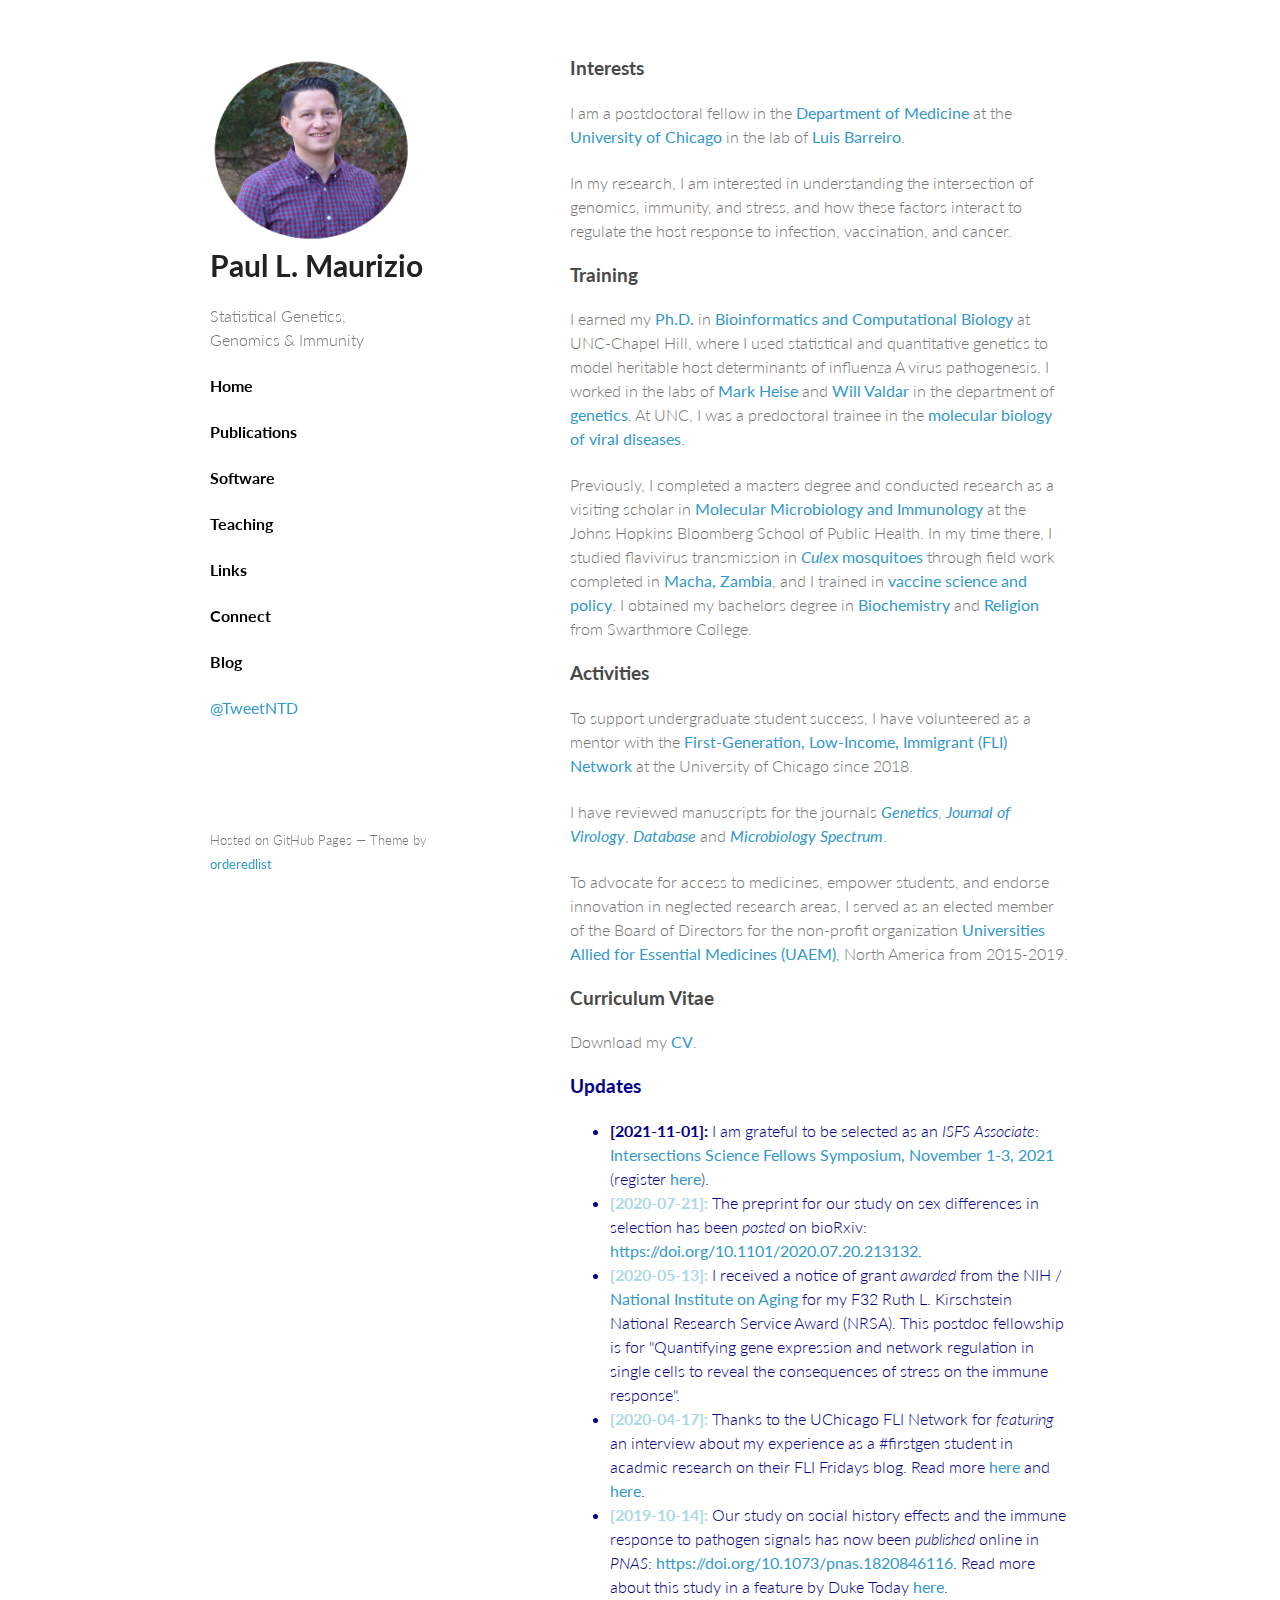
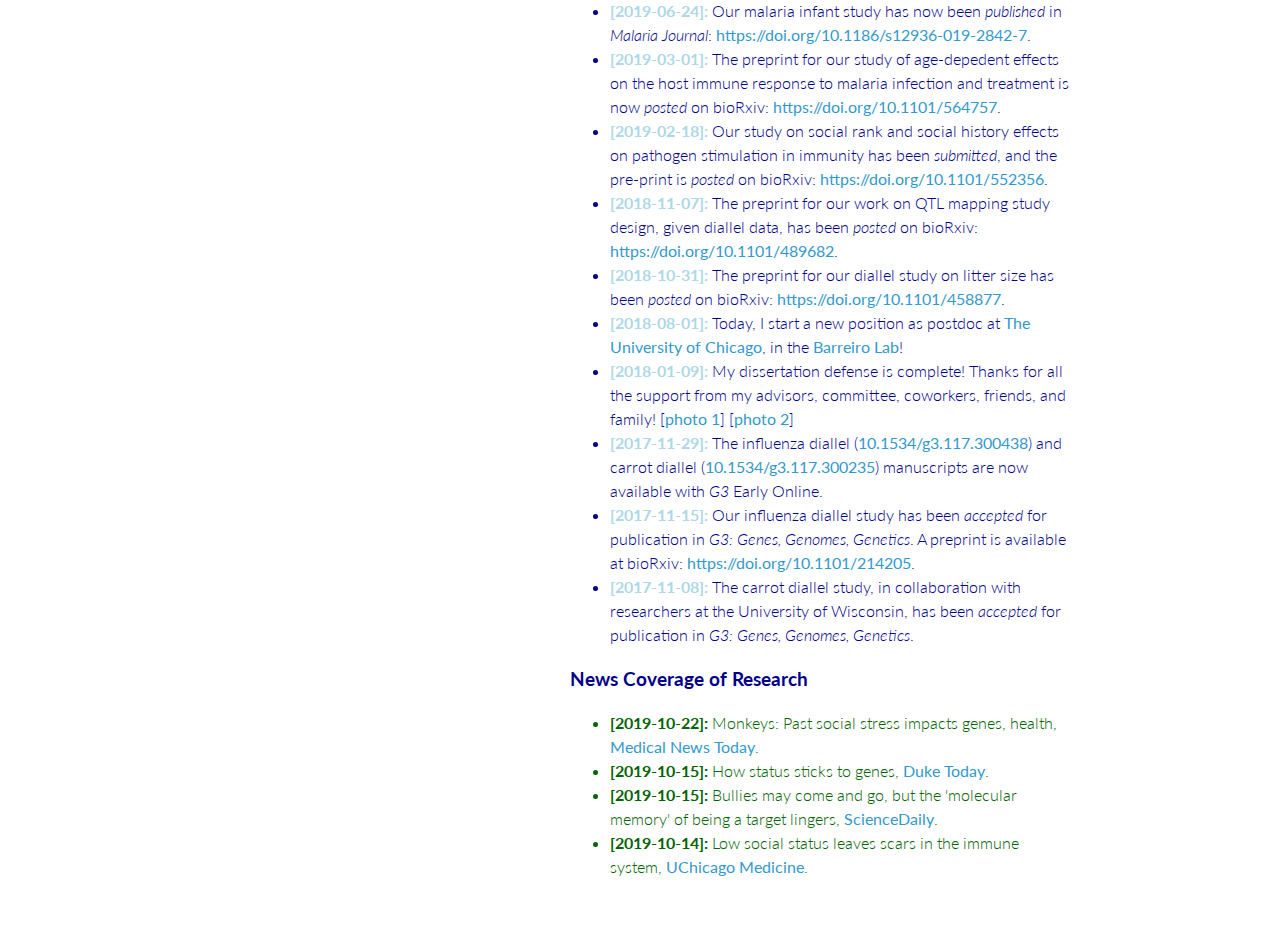
==== index.html @ 141dd2e2 "update" ====
<!doctype html>
<html>
  <head>
    <meta charset="utf-8">
    <meta http-equiv="X-UA-Compatible" content="chrome=1">
    <title>Paul L. Maurizio by mauriziopaul</title>

    <link rel="stylesheet" href="stylesheets/styles.css">
    <link rel="stylesheet" href="stylesheets/github-light.css">
    <meta name="viewport" content="width=device-width, initial-scale=1, user-scalable=no">
    <!--[if lt IE 9]>
    <script src="//html5shiv.googlecode.com/svn/trunk/html5.js"></script>
    <![endif]-->
  </head>
  <body>
    <div class="wrapper">
      <header>

  <img class="resize" src="images/PLM02.png" alt="headshot">

  <h1>Paul L. Maurizio</h1>

  <p>Statistical Genetics,<br> Genomics &amp; Immunity</p>

  <p class="view"><a href="index.html">
      <strong><font color="black">Home</font></strong></a></p>

  <p class="view"><a href="publications.html">
      <strong><font color="black">Publications</font></strong></a></p>

  <p class="view"><a href="software.html">
      <strong><font color="black">Software</font></strong></a></p>

  <p class="view"><a href="teaching.html">
      <strong><font color="black">Teaching</font></strong></a></p>

  <p class="view"><a href="links.html">
      <strong><font color="black">Links</font></strong></a></p>
        
  <p class="view"><a href="contact.html">
      <strong><font color="black">Connect</font></strong></a></p>

  <p class="view"><a href="blog/index.html">
      <strong><font color="black">Blog</font></strong></a></p>

  <p><a href="https://twitter.com/TweetNTD"><i class="fab fa-twitter-square" aria-hidden="true"></i>@TweetNTD</a></p>

      </header>

      <section>

	<h3><a id="interests" class="anchor" href="#interests" aria-hidden="true"><span class="octicon octicon-link"></span></a>Interests</h3>
	
	<p>I am a postdoctoral fellow in the <a href="https://medicine.uchicago.edu/research/">Department of Medicine</a> at the <a href="https://www.uchicago.edu">University of Chicago</a> in the lab of <a href="http://luis-barreirolab.org">Luis Barreiro</a>.</p>

  <p>In my research, I am interested in understanding the intersection of genomics, immunity, and stress, and how these factors interact to regulate the host response to infection, vaccination, and cancer.</p>

        <h3>
<a id="my-research" class="anchor" href="#training" aria-hidden="true"><span class="octicon octicon-link"></span></a>Training</h3>

<p>I earned my <a href="http://bcb.unc.edu/student/paul-maurizio/">Ph.D.</a> in 
<a href="http://bcb.unc.edu/">Bioinformatics and Computational Biology</a> at UNC-Chapel Hill, 
where I used statistical and quantitative genetics to model heritable host determinants of influenza A virus pathogenesis. I worked in the labs of <a href="http://heiselab.web.unc.edu/people/alumni/">Mark Heise</a> and <a href="http://valdarlab.unc.edu/people/">Will Valdar</a> in the department of <a href="http://www.med.unc.edu/genetics">genetics</a>. At UNC, I was a predoctoral trainee in the <a href="https://grantome.com/grant/NIH/T32-AI007419-25">molecular biology of viral diseases</a>.</p>

<p>Previously, I completed a masters degree and conducted research as a visiting scholar in <a href="http://www.jhsph.edu/departments/w-harry-feinstone-department-of-molecular-microbiology-and-immunology/">Molecular Microbiology and Immunology</a>
at the Johns Hopkins Bloomberg School of Public Health. In my time there, I studied flavivirus transmission in 
<a href="http://www.hopkinsglobalhealth.org/funding-opportunities/past-grant-winners/maurizio-paul/"><i>Culex</i> mosquitoes</a> through field work completed in 
<a href="http://malaria.jhsph.edu/programs/malaria_institute_macha/handbook/">Macha, Zambia</a>, and I trained in <a href="http://www.jhsph.edu/academics/certificate-programs/certificates-for-hopkins-students/vaccine-science-and-policy.html">vaccine science and policy</a>. I obtained my bachelors degree in <a href="http://www.swarthmore.edu/chemistry-biochemistry">Biochemistry</a>
and <a href="http://www.swarthmore.edu/religion">Religion</a> from Swarthmore College.

<h3>
<a id="my-research" class="anchor" href="#activities" aria-hidden="true"><span class="octicon octicon-link"></span></a>Activities</h3>

<p>To support undergraduate student success, I have volunteered as a mentor with the <a href="https://flinetwork.uchicago.edu">First-Generation, Low-Income, Immigrant (FLI) Network</a> at the University of Chicago since 2018.</p>

<p>I have reviewed manuscripts for the journals <i><a href="https://www.genetics.org">Genetics</a></i>, <i><a href="https://jvi.asm.org">Journal of Virology</a></i>, <i><a href="https://academic.oup.com/database">Database</a></i> and <i><a href="https://journals.asm.org/journal/spectrum">Microbiology Spectrum</a></i>.</p>

<p>To advocate for access to medicines, empower students, and endorse innovation in neglected research areas, I served as an elected member of the Board of Directors for the non-profit organization <a href="https://uaem.org/who-we-are/">Universities Allied for Essential Medicines (UAEM)</a>, North America from 2015-2019.</p>

<h3>
<a id="my-cv" class="anchor" href="#activities" aria-hidden="true"><span class="octicon octicon-link"></span></a>Curriculum Vitae</h3>

<p>Download my <a href="docs/maurizio-cv.pdf">CV</a>.</p>

<h3><span style="color:darkblue"><a id="updates" class="anchor" href="#updates" aria-hidden="true"><span class="octicon octicon-link"></span></a>Updates</span></h3>

<span style="color:darkblue">
<ul> 

<li> <strong style="color:darkblue">[2021-11-01]:</strong> I am grateful to be selected as an <i>ISFS Associate</i>: <a href="https://bit.ly/ISFSassociate">Intersections Science Fellows Symposium, November 1-3, 2021</a> (register <a href="https://web.cvent.com/event/cdaf0694-84dc-49ee-8bf6-56d565d8d066/summary">here</a>).</li>
<li> <strong style="color:lightblue">[2020-07-21]:</strong> The preprint for our study on sex differences in selection has been <i>posted</i> on bioRxiv: <a href="https://bit.ly/KGselection2020">https://doi.org/10.1101/2020.07.20.213132</a>.</li>
<li> <strong style="color:lightblue">[2020-05-13]:</strong> I received a notice of grant <i>awarded</i> from the NIH / <a href="https://www.nia.nih.gov">National Institute on Aging</a> for my F32 Ruth L. Kirschstein National Research Service Award (NRSA). This postdoc fellowship is for "Quantifying gene expression and network regulation in single cells to reveal the consequences of stress on the immune response".</li>
<li> <strong style="color:lightblue">[2020-04-17]:</strong> Thanks to the UChicago FLI Network for <i>featuring</i> an interview about my experience as a #firstgen student in acadmic research on their FLI Fridays blog. Read more <a href="https://flinetwork.uchicago.edu/2020/04/17/paul-maurizio/">here</a> and <a href="https://flinetwork.uchicago.edu/paul-maurizio-bio/">here</a>.</li>
<li> <strong style="color:lightblue">[2019-10-14]:</strong> Our study on social history effects and the immune response to pathogen signals has now been <i>published</i> online in <i>PNAS</i>: <a href="http://j.mp/socialhistorymac">https://doi.org/10.1073/pnas.1820846116</a>. Read more about this study in a feature by Duke Today <a href="https://today.duke.edu/2019/10/how-status-sticks-genes">here</a>.</li>
<li> <strong style="color:lightblue">[2019-06-24]:</strong> Our malaria infant study has now been <i>published</i> in <i>Malaria Journal</i>: <a href="http://bit.ly/MalariaMalawi2019">https://doi.org/10.1186/s12936-019-2842-7</a>.</li>
<li> <strong style="color:lightblue">[2019-03-01]:</strong> The preprint for our study of age-depedent effects on the host immune response to malaria infection and treatment is now <i>posted</i> on bioRxiv: <a href="http://bit.ly/malariaInfantStudy">https://doi.org/10.1101/564757</a>.</li>
<li> <strong style="color:lightblue">[2019-02-18]:</strong> Our study on social rank and social history effects on pathogen stimulation in immunity has been <i>submitted</i>, and the pre-print is <i>posted</i> on bioRxiv: <a href="http://bit.ly/Sanz2019pre">https://doi.org/10.1101/552356</a>.</li>
<li> <strong style="color:lightblue">[2018-11-07]:</strong> The preprint for our work on QTL mapping study design, given diallel data, has been <i>posted</i> on bioRxiv: <a href="http://bit.ly/DIDACT2018">https://doi.org/10.1101/489682</a>.</li>
<li> <strong style="color:lightblue">[2018-10-31]:</strong> The preprint for our diallel study on litter size has been <i>posted</i> on bioRxiv: <a href="https://bit.ly/LitterSize">https://doi.org/10.1101/458877</a>.</li>
<li> <strong style="color:lightblue">[2018-08-01]:</strong> Today, I start a new position as postdoc at <a href="https://www.uchicago.edu">The University of Chicago</a>, in the <a href="http://luis-barreirolab.org">Barreiro Lab</a>! </li>
<li> <strong style="color:lightblue">[2018-01-09]:</strong> My dissertation defense is complete! Thanks for all the support from my advisors, committee, coworkers, friends, and family! [<a href="images/P1110218-01.jpg">photo 1</a>] [<a href="images/P1110219-01.jpg">photo 2</a>]</li>
<li> <strong style="color:lightblue">[2017-11-29]:</strong> The influenza diallel (<a href="http://bit.ly/fludiallel">10.1534/g3.117.300438</a>) and carrot diallel (<a href="http://bit.ly/carrotdiallel">10.1534/g3.117.300235</a>) manuscripts are now available with <i>G3</i> Early Online.</li>
<li> <strong style="color:lightblue">[2017-11-15]:</strong> Our influenza diallel study has been <i>accepted</i> for publication in <i>G3: Genes, Genomes, Genetics</i>. A preprint is available at bioRxiv: <a href="http://bit.ly/2zimK6b">https://doi.org/10.1101/214205</a>.</li>
<li> <strong style="color:lightblue">[2017-11-08]:</strong> The carrot diallel study, in collaboration with researchers at the University of Wisconsin, has been <i>accepted</i> for publication in <i>G3: Genes, Genomes, Genetics</i>.
</ul>
</span>

<h3><span style="color:darkblue"><a id="News" class="anchor" href="#news" aria-hidden="true"><span class="octicon octicon-link"></span></a>News Coverage of Research</span></h3>

<span style="color:darkgreen">
<ul> 

<!--
<li> <strong style="color:darkgreen">[2019-11-11]:</strong> Past low social status leaves long-lasting scars in the immune system, new study finds, <a href="https://hgen.uchicago.edu/news-archive/past-low-social-status-leaves-long-lasting-scars-immune-system-new-study-finds-0">UChicago Human Genetics News</a>.</li>

<li> <strong style="color:darkgreen">[2019-10-16]:</strong> Genes remember having low social status in the past, <a href="https://www.news-medical.net/news/20191016/Genes-remember-having-low-social-status-in-the-past.aspx">News Medical</a>.</li>
-->

<li> <strong style="color:darkgreen">[2019-10-22]:</strong> Monkeys: Past social stress impacts genes, health, <a href="https://www.medicalnewstoday.com/articles/326755">Medical News Today</a>.</li>

<li> <strong style="color:darkgreen">[2019-10-15]:</strong> How status sticks to genes, <a href="https://today.duke.edu/2019/10/how-status-sticks-genes">Duke Today</a>.</li>

<li> <strong style="color:darkgreen">[2019-10-15]:</strong> Bullies may come and go, but the 'molecular memory' of being a target lingers, <a href="https://www.sciencedaily.com/releases/2019/10/191015140245.htm">ScienceDaily</a>.</li>

<li> <strong style="color:darkgreen">[2019-10-14]:</strong> Low social status leaves scars in the immune system, <a href="https://www.uchicagomedicine.org/forefront/biological-sciences-articles/past-low-social-status-leaves-long-lasting-scars-in-the-immune-system">UChicago Medicine</a>.</li>

</ul>
</span>

    </section>
    <footer>
      <p><small>Hosted on GitHub Pages &mdash; Theme by <a href="https://github.com/orderedlist">orderedlist</a></small></p>
    </footer>
  </div>
  <script src="javascripts/scale.fix.js"></script>
            <script type="text/javascript">
          var gaJsHost = (("https:" == document.location.protocol) ? "https://ssl." : "http://www.");
          document.write(unescape("%3Cscript src='" + gaJsHost + "google-analytics.com/ga.js' type='text/javascript'%3E%3C/script%3E"));
        </script>
        <script type="text/javascript">
          try {
            var pageTracker = _gat._getTracker("UA-66259959-1");
          pageTracker._trackPageview();
          } catch(err) {}
        </script>

</body>
</html>
---- stylesheets/styles.css ----
@import url(https://fonts.googleapis.com/css?family=Lato:300italic,700italic,300,700);

body {
  padding:50px;
  font:16px/1.5 Lato, "Helvetica Neue", Helvetica, Arial, sans-serif;
  color:#777;
  font-weight:300;
}

h1, h2, h3, h4, h5, h6 {
  color:#222;
  margin:0 0 22px;
}

p, ul, ol, table, pre, dl {
  margin:0 0 22px;
}

h1, h2, h3 {
  line-height:1.1;
}

h1 {
  font-size:30px;
}

h2 {
  color:#393939;
}

h3, h4, h5, h6 {
  color:#494949;
}

a {
  color:#39c;
  font-weight:400;
  text-decoration:none;
}

a small {
  font-size:13px;
  color:#777;
  margin-top:-0.6em;
  display:block;
}

.wrapper {
  width:860px;
  margin:0 auto;
}

.hangingindent {
  padding-left: 22px ;
  text-indent: -22px ;
}

blockquote {
  border-left:1px solid #e5e5e5;
  margin:0;
  padding:0 0 0 20px;
  font-style:italic;
}

code, pre {
  font-family:Monaco, Bitstream Vera Sans Mono, Lucida Console, Terminal;
  color:#333;
  font-size:14px;
}

pre {
  padding:8px 15px;
  background: #f8f8f8;
  border-radius:5px;
  border:1px solid #e5e5e5;
  overflow-x: auto;
}

table {
  width:100%;
  border-collapse:collapse;
}

th, td {
  text-align:left;
  padding:5px 10px;
  border-bottom:1px solid #e5e5e5;
}

dt {
  color:#444;
  font-weight:700;
}

th {
  color:#444;
}

img {
  max-width:100%;
}

header {
  width:270px;
  float:left;
  position:fixed;
}

header ul {
  list-style:none;
  height:40px;

  padding:0;

  background: #eee;
  background: -moz-linear-gradient(top, #f8f8f8 0%, #dddddd 100%);
  background: -webkit-gradient(linear, left top, left bottom, color-stop(0%,#f8f8f8), color-stop(100%,#dddddd));
  background: -webkit-linear-gradient(top, #f8f8f8 0%,#dddddd 100%);
  background: -o-linear-gradient(top, #f8f8f8 0%,#dddddd 100%);
  background: -ms-linear-gradient(top, #f8f8f8 0%,#dddddd 100%);
  background: linear-gradient(top, #f8f8f8 0%,#dddddd 100%);

  border-radius:5px;
  border:1px solid #d2d2d2;
  box-shadow:inset #fff 0 1px 0, inset rgba(0,0,0,0.03) 0 -1px 0;
  width:270px;
}

header li {
  width:89px;
  float:left;
  border-right:1px solid #d2d2d2;
  height:40px;
}

header ul a {
  line-height:1;
  font-size:13px;
  color:#999;
  display:block;
  text-align:center;
  padding-top:6px;
  height:40px;
}

strong {
  color:#222;
  font-weight:700;
}

header ul li + li {
  width:88px;
  border-left:1px solid #fff;
}

header ul li + li + li {
  border-right:none;
  width:89px;
}

header ul a strong {
  font-size:16px;
  display:block;
  color:#222;
}

section {
  width:500px;
  float:right;
  padding-bottom:50px;
}

small {
  font-size:13px;
}

hr {
  border:0;
  background:#e5e5e5;
  height:1px;
  margin:0 0 20px;
}

footer {
  width:270px;
  float:left;
  position:fixed;
  bottom:3px;
}

@media print, screen and (max-width: 960px) {

  div.wrapper {
    width:auto;
    margin:0;
  }

  header, section, footer {
    float:none;
    position:static;
    width:auto;
  }

  header {
    padding-right:320px;
  }

  section {
    border:1px solid #e5e5e5;
    border-width:1px 0;
    padding:20px 0;
    margin:0 0 20px;
  }

  header a small {
    display:inline;
  }

  header ul {
    position:absolute;
    right:50px;
    top:52px;
  }
}

@media print, screen and (max-width: 720px) {
  body {
    word-wrap:break-word;
  }

  header {
    padding:0;
  }

  header ul, header p.view {
    position:static;
  }

  pre, code {
    word-wrap:normal;
  }
}

@media print, screen and (max-width: 480px) {
  body {
    padding:15px;
  }

  header ul {
    display:none;
  }
}

@media print {
  body {
    padding:0.4in;
    font-size:14pt;
    color:#444;
  }
}

img.resize {
  max-width:75%;
  max-height:75%;
}
---- stylesheets/github-light.css ----
/*
   Copyright 2014 GitHub Inc.

   Licensed under the Apache License, Version 2.0 (the "License");
   you may not use this file except in compliance with the License.
   You may obtain a copy of the License at

       http://www.apache.org/licenses/LICENSE-2.0

   Unless required by applicable law or agreed to in writing, software
   distributed under the License is distributed on an "AS IS" BASIS,
   WITHOUT WARRANTIES OR CONDITIONS OF ANY KIND, either express or implied.
   See the License for the specific language governing permissions and
   limitations under the License.

*/

.pl-c /* comment */ {
  color: #969896;
}

.pl-c1      /* constant, markup.raw, meta.diff.header, meta.module-reference, meta.property-name, support, support.constant, support.variable, variable.other.constant */,
.pl-s .pl-v /* string variable */ {
  color: #0086b3;
}

.pl-e  /* entity */,
.pl-en /* entity.name */ {
  color: #795da3;
}

.pl-s .pl-s1 /* string source */,
.pl-smi      /* storage.modifier.import, storage.modifier.package, storage.type.java, variable.other, variable.parameter.function */ {
  color: #333;
}

.pl-ent /* entity.name.tag */ {
  color: #63a35c;
}

.pl-k /* keyword, storage, storage.type */ {
  color: #a71d5d;
}

.pl-pds              /* punctuation.definition.string, string.regexp.character-class */,
.pl-s                /* string */,
.pl-s .pl-pse .pl-s1 /* string punctuation.section.embedded source */,
.pl-sr               /* string.regexp */,
.pl-sr .pl-cce       /* string.regexp constant.character.escape */,
.pl-sr .pl-sra       /* string.regexp string.regexp.arbitrary-repitition */,
.pl-sr .pl-sre       /* string.regexp source.ruby.embedded */ {
  color: #183691;
}

.pl-v /* variable */ {
  color: #ed6a43;
}

.pl-id /* invalid.deprecated */ {
  color: #b52a1d;
}

.pl-ii /* invalid.illegal */ {
  background-color: #b52a1d;
  color: #f8f8f8;
}

.pl-sr .pl-cce /* string.regexp constant.character.escape */ {
  color: #63a35c;
  font-weight: bold;
}

.pl-ml /* markup.list */ {
  color: #693a17;
}

.pl-mh        /* markup.heading */,
.pl-mh .pl-en /* markup.heading entity.name */,
.pl-ms        /* meta.separator */ {
  color: #1d3e81;
  font-weight: bold;
}

.pl-mq /* markup.quote */ {
  color: #008080;
}

.pl-mi /* markup.italic */ {
  color: #333;
  font-style: italic;
}

.pl-mb /* markup.bold */ {
  color: #333;
  font-weight: bold;
}

.pl-md /* markup.deleted, meta.diff.header.from-file */ {
  background-color: #ffecec;
  color: #bd2c00;
}

.pl-mi1 /* markup.inserted, meta.diff.header.to-file */ {
  background-color: #eaffea;
  color: #55a532;
}

.pl-mdr /* meta.diff.range */ {
  color: #795da3;
  font-weight: bold;
}

.pl-mo /* meta.output */ {
  color: #1d3e81;
}
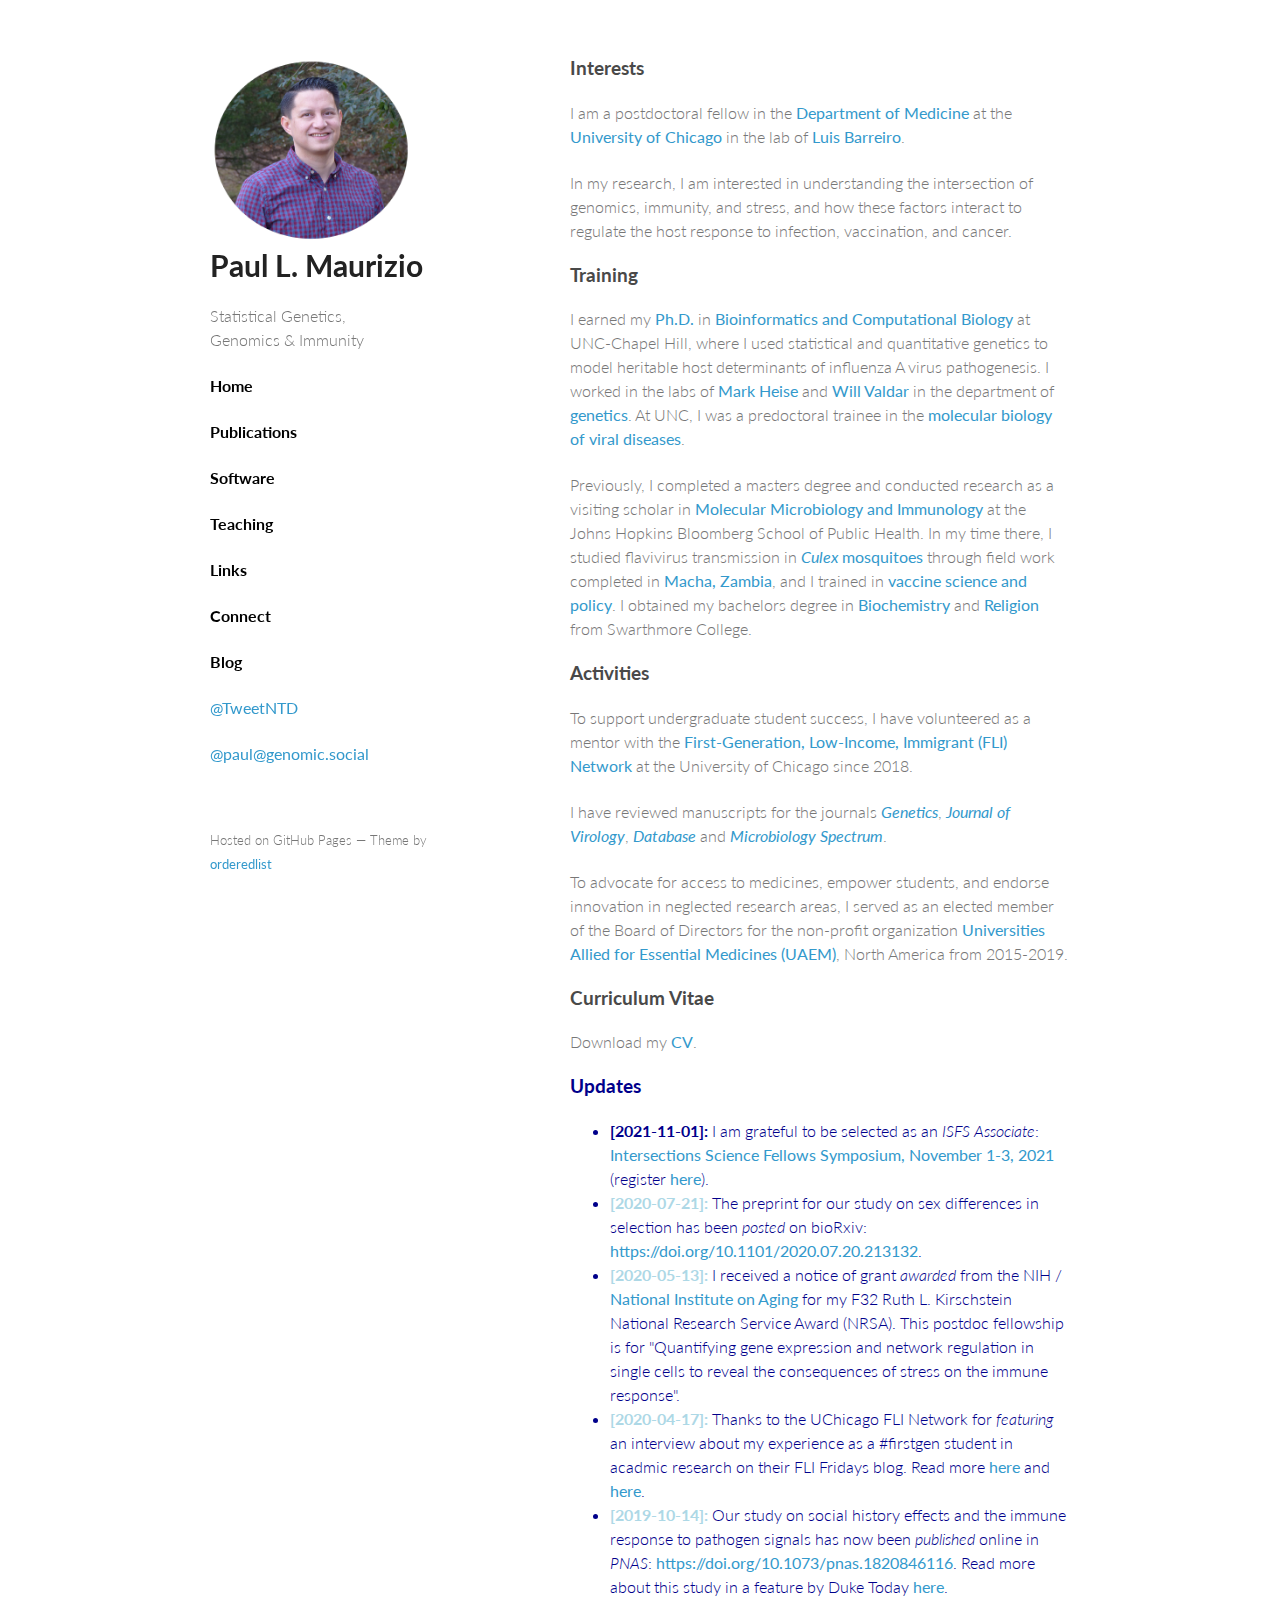
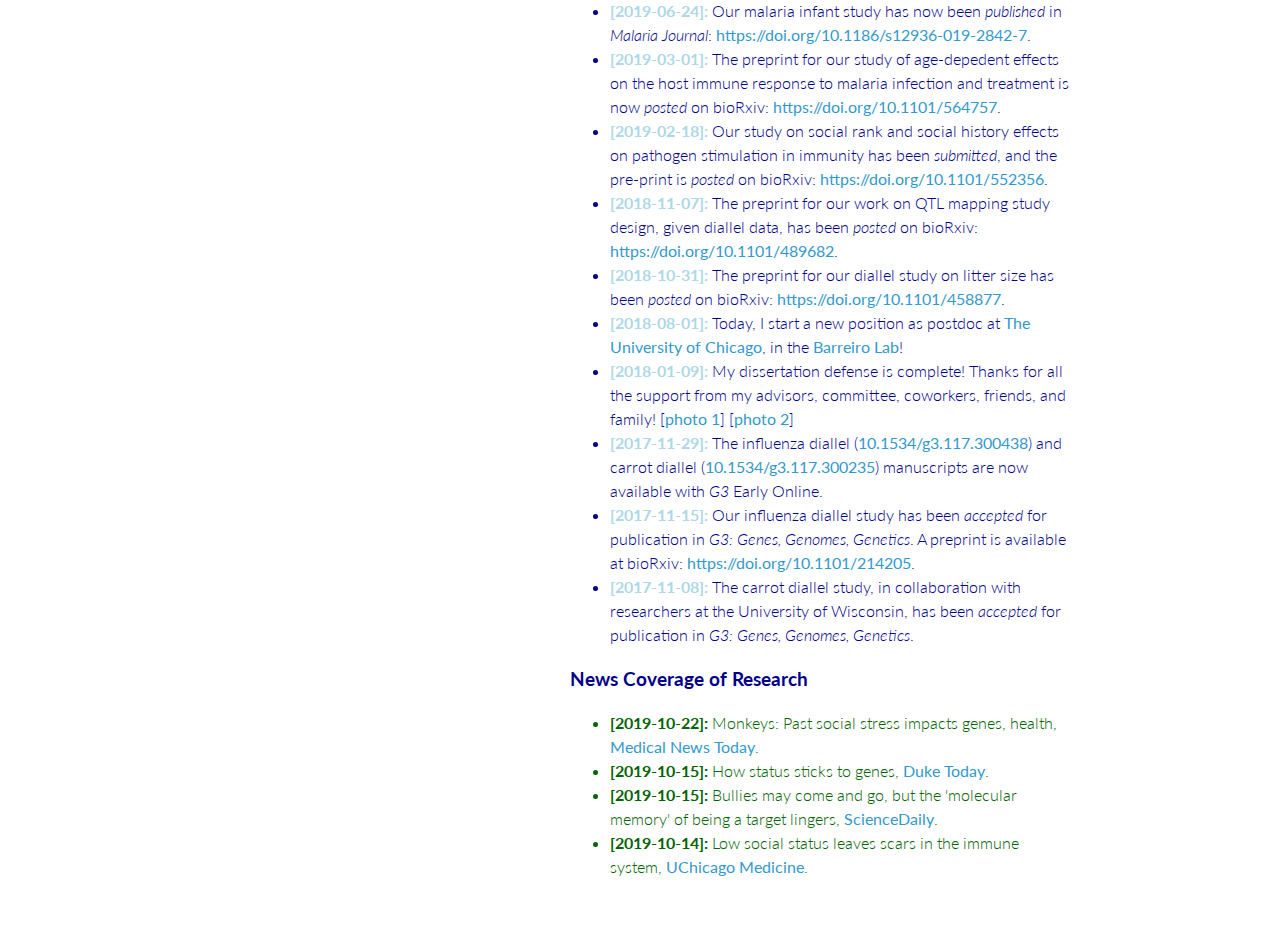
==== commit 446a4a5f: "Updated index.html with mastodon" ====
--- a/index.html
+++ b/index.html
@@ -44,6 +44,7 @@
       <strong><font color="black">Blog</font></strong></a></p>
 
   <p><a href="https://twitter.com/TweetNTD"><i class="fab fa-twitter-square" aria-hidden="true"></i>@TweetNTD</a></p>
+  <p><a rel="me" href="https://genomic.social/@paul"><i class="fab fa-mastodon" aria-hidden="true"></i>@paul@genomic.social</a></p>
 
       </header>
 
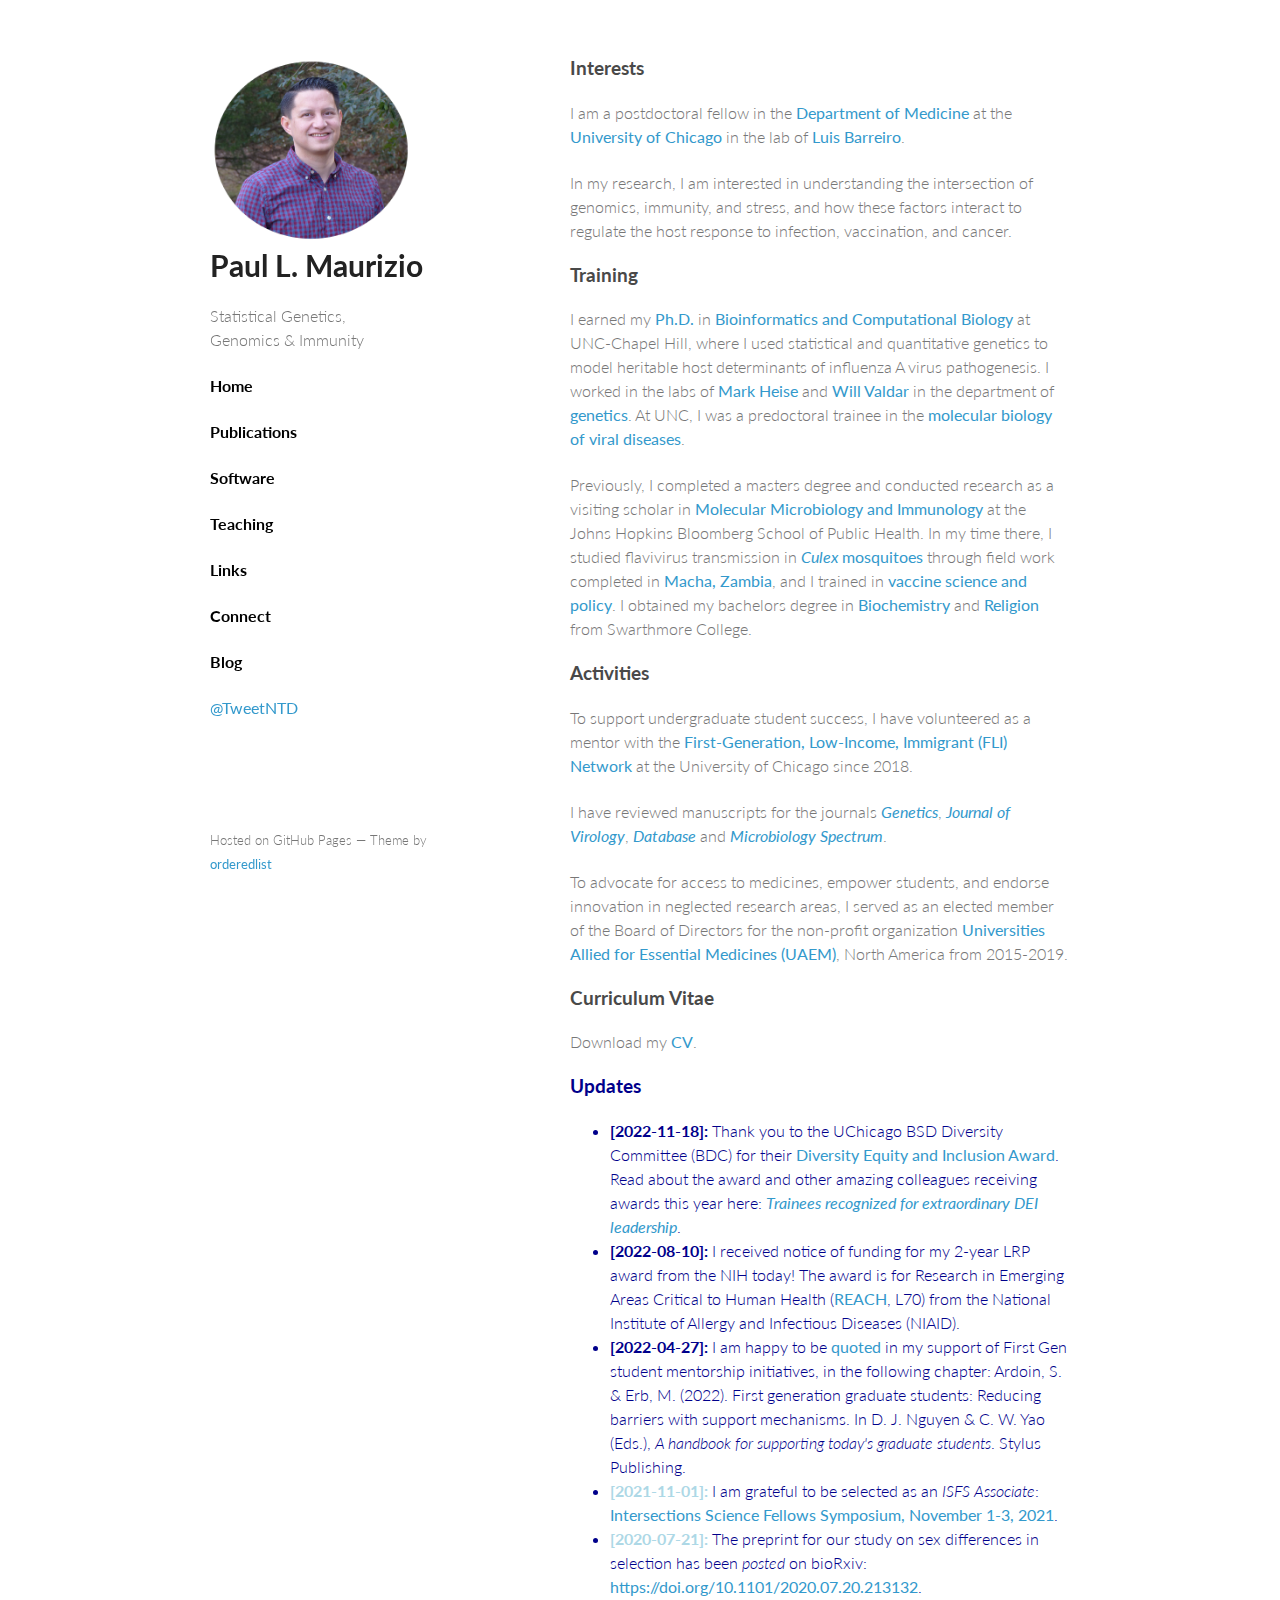
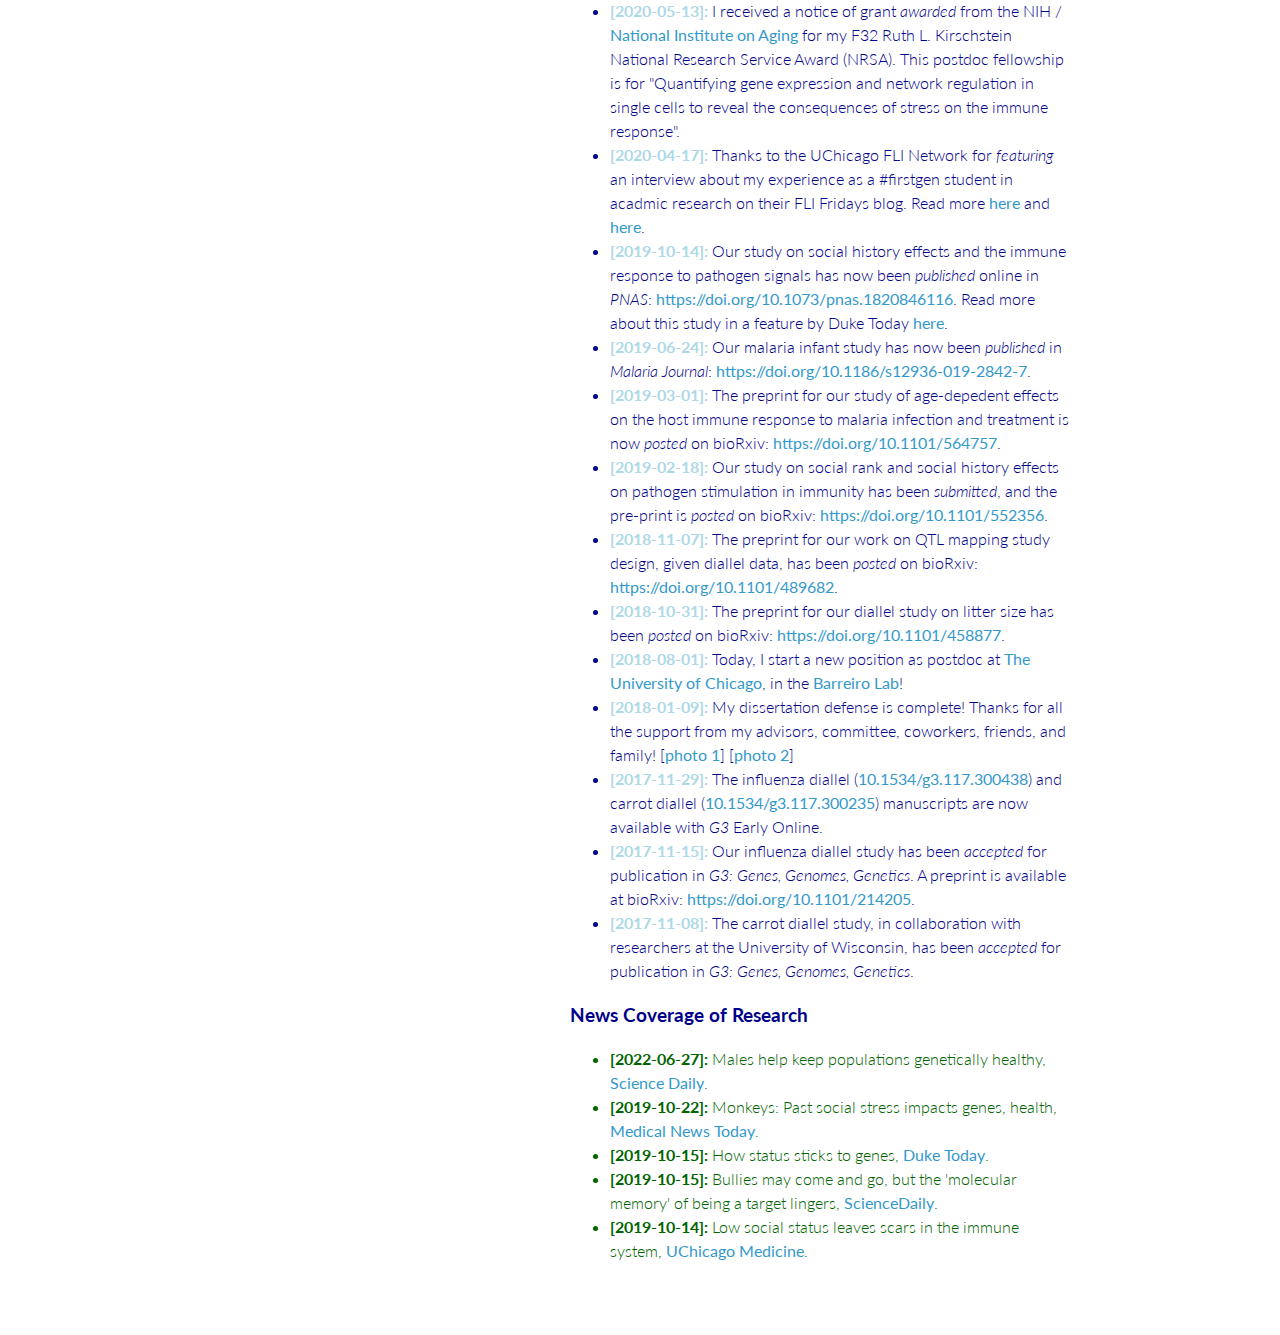
==== commit 1c6ff5a5: "edit" ====
--- a/index.html
+++ b/index.html
@@ -44,7 +44,6 @@
       <strong><font color="black">Blog</font></strong></a></p>
 
   <p><a href="https://twitter.com/TweetNTD"><i class="fab fa-twitter-square" aria-hidden="true"></i>@TweetNTD</a></p>
-  <p><a rel="me" href="https://genomic.social/@paul"><i class="fab fa-mastodon" aria-hidden="true"></i>@paul@genomic.social</a></p>
 
       </header>
 
@@ -88,21 +87,24 @@
 <span style="color:darkblue">
 <ul> 
 
-<li> <strong style="color:darkblue">[2021-11-01]:</strong> I am grateful to be selected as an <i>ISFS Associate</i>: <a href="https://bit.ly/ISFSassociate">Intersections Science Fellows Symposium, November 1-3, 2021</a> (register <a href="https://web.cvent.com/event/cdaf0694-84dc-49ee-8bf6-56d565d8d066/summary">here</a>).</li>
-<li> <strong style="color:lightblue">[2020-07-21]:</strong> The preprint for our study on sex differences in selection has been <i>posted</i> on bioRxiv: <a href="https://bit.ly/KGselection2020">https://doi.org/10.1101/2020.07.20.213132</a>.</li>
-<li> <strong style="color:lightblue">[2020-05-13]:</strong> I received a notice of grant <i>awarded</i> from the NIH / <a href="https://www.nia.nih.gov">National Institute on Aging</a> for my F32 Ruth L. Kirschstein National Research Service Award (NRSA). This postdoc fellowship is for "Quantifying gene expression and network regulation in single cells to reveal the consequences of stress on the immune response".</li>
-<li> <strong style="color:lightblue">[2020-04-17]:</strong> Thanks to the UChicago FLI Network for <i>featuring</i> an interview about my experience as a #firstgen student in acadmic research on their FLI Fridays blog. Read more <a href="https://flinetwork.uchicago.edu/2020/04/17/paul-maurizio/">here</a> and <a href="https://flinetwork.uchicago.edu/paul-maurizio-bio/">here</a>.</li>
-<li> <strong style="color:lightblue">[2019-10-14]:</strong> Our study on social history effects and the immune response to pathogen signals has now been <i>published</i> online in <i>PNAS</i>: <a href="http://j.mp/socialhistorymac">https://doi.org/10.1073/pnas.1820846116</a>. Read more about this study in a feature by Duke Today <a href="https://today.duke.edu/2019/10/how-status-sticks-genes">here</a>.</li>
-<li> <strong style="color:lightblue">[2019-06-24]:</strong> Our malaria infant study has now been <i>published</i> in <i>Malaria Journal</i>: <a href="http://bit.ly/MalariaMalawi2019">https://doi.org/10.1186/s12936-019-2842-7</a>.</li>
-<li> <strong style="color:lightblue">[2019-03-01]:</strong> The preprint for our study of age-depedent effects on the host immune response to malaria infection and treatment is now <i>posted</i> on bioRxiv: <a href="http://bit.ly/malariaInfantStudy">https://doi.org/10.1101/564757</a>.</li>
-<li> <strong style="color:lightblue">[2019-02-18]:</strong> Our study on social rank and social history effects on pathogen stimulation in immunity has been <i>submitted</i>, and the pre-print is <i>posted</i> on bioRxiv: <a href="http://bit.ly/Sanz2019pre">https://doi.org/10.1101/552356</a>.</li>
-<li> <strong style="color:lightblue">[2018-11-07]:</strong> The preprint for our work on QTL mapping study design, given diallel data, has been <i>posted</i> on bioRxiv: <a href="http://bit.ly/DIDACT2018">https://doi.org/10.1101/489682</a>.</li>
-<li> <strong style="color:lightblue">[2018-10-31]:</strong> The preprint for our diallel study on litter size has been <i>posted</i> on bioRxiv: <a href="https://bit.ly/LitterSize">https://doi.org/10.1101/458877</a>.</li>
-<li> <strong style="color:lightblue">[2018-08-01]:</strong> Today, I start a new position as postdoc at <a href="https://www.uchicago.edu">The University of Chicago</a>, in the <a href="http://luis-barreirolab.org">Barreiro Lab</a>! </li>
-<li> <strong style="color:lightblue">[2018-01-09]:</strong> My dissertation defense is complete! Thanks for all the support from my advisors, committee, coworkers, friends, and family! [<a href="images/P1110218-01.jpg">photo 1</a>] [<a href="images/P1110219-01.jpg">photo 2</a>]</li>
-<li> <strong style="color:lightblue">[2017-11-29]:</strong> The influenza diallel (<a href="http://bit.ly/fludiallel">10.1534/g3.117.300438</a>) and carrot diallel (<a href="http://bit.ly/carrotdiallel">10.1534/g3.117.300235</a>) manuscripts are now available with <i>G3</i> Early Online.</li>
-<li> <strong style="color:lightblue">[2017-11-15]:</strong> Our influenza diallel study has been <i>accepted</i> for publication in <i>G3: Genes, Genomes, Genetics</i>. A preprint is available at bioRxiv: <a href="http://bit.ly/2zimK6b">https://doi.org/10.1101/214205</a>.</li>
-<li> <strong style="color:lightblue">[2017-11-08]:</strong> The carrot diallel study, in collaboration with researchers at the University of Wisconsin, has been <i>accepted</i> for publication in <i>G3: Genes, Genomes, Genetics</i>.
+<li> <strong style="color:darkblue">[2022-11-18]: </strong>Thank you to the UChicago BSD Diversity Committee (BDC) for their <a href="https://biosciences.uchicago.edu/current-students/accomplishments">Diversity Equity and Inclusion Award</a>. Read about the award and other amazing colleagues receiving awards this year here:<a href="https://biosciences.uchicago.edu/node/8045">  <i>Trainees recognized for extraordinary DEI leadership</i></a>.</li>
+<li> <strong style="color:darkblue">[2022-08-10]: </strong>I received notice of funding for my 2-year LRP award from the NIH today! The award is for Research in Emerging Areas Critical to Human Health (<a href="https://www.lrp.nih.gov/program/applicants/extramural/reach">REACH</a>, L70) from the National Institute of Allergy and Infectious Diseases (NIAID).</li>
+<li> <strong style="color:darkblue">[2022-04-27]: </strong>I am happy to be <a href="https://www.google.com/books/edition/A_Handbook_for_Supporting_Today_s_Gradua/Kz9vEAAAQBAJ?hl=en&gbpv=1&dq=%22Paul+Maurizio%22+first-generation&pg=PT69&printsec=frontcover">quoted</a> in my support of First Gen student mentorship initiatives, in the following chapter: Ardoin, S. & Erb, M. (2022). First generation graduate students: Reducing barriers with support mechanisms. In D. J. Nguyen & C. W. Yao (Eds.), <i>A handbook for supporting today's graduate students</i>. Stylus Publishing.
+<li> <strong style="color:lightblue">[2021-11-01]: </strong>I am grateful to be selected as an <i>ISFS Associate</i>: <a href="https://bit.ly/ISFSassociate">Intersections Science Fellows Symposium, November 1-3, 2021</a>.</li>
+<li> <strong style="color:lightblue">[2020-07-21]: </strong>The preprint for our study on sex differences in selection has been <i>posted</i> on bioRxiv: <a href="https://bit.ly/KGselection2020">https://doi.org/10.1101/2020.07.20.213132</a>.</li>
+<li> <strong style="color:lightblue">[2020-05-13]: </strong>I received a notice of grant <i>awarded</i> from the NIH / <a href="https://www.nia.nih.gov">National Institute on Aging</a> for my F32 Ruth L. Kirschstein National Research Service Award (NRSA). This postdoc fellowship is for "Quantifying gene expression and network regulation in single cells to reveal the consequences of stress on the immune response".</li>
+<li> <strong style="color:lightblue">[2020-04-17]: </strong>Thanks to the UChicago FLI Network for <i>featuring</i> an interview about my experience as a #firstgen student in acadmic research on their FLI Fridays blog. Read more <a href="https://flinetwork.uchicago.edu/2020/04/17/paul-maurizio/">here</a> and <a href="https://flinetwork.uchicago.edu/paul-maurizio-bio/">here</a>.</li>
+<li> <strong style="color:lightblue">[2019-10-14]: </strong>Our study on social history effects and the immune response to pathogen signals has now been <i>published</i> online in <i>PNAS</i>: <a href="http://j.mp/socialhistorymac">https://doi.org/10.1073/pnas.1820846116</a>. Read more about this study in a feature by Duke Today <a href="https://today.duke.edu/2019/10/how-status-sticks-genes">here</a>.</li>
+<li> <strong style="color:lightblue">[2019-06-24]: </strong>Our malaria infant study has now been <i>published</i> in <i>Malaria Journal</i>: <a href="http://bit.ly/MalariaMalawi2019">https://doi.org/10.1186/s12936-019-2842-7</a>.</li>
+<li> <strong style="color:lightblue">[2019-03-01]: </strong>The preprint for our study of age-depedent effects on the host immune response to malaria infection and treatment is now <i>posted</i> on bioRxiv: <a href="http://bit.ly/malariaInfantStudy">https://doi.org/10.1101/564757</a>.</li>
+<li> <strong style="color:lightblue">[2019-02-18]: </strong>Our study on social rank and social history effects on pathogen stimulation in immunity has been <i>submitted</i>, and the pre-print is <i>posted</i> on bioRxiv: <a href="http://bit.ly/Sanz2019pre">https://doi.org/10.1101/552356</a>.</li>
+<li> <strong style="color:lightblue">[2018-11-07]: </strong>The preprint for our work on QTL mapping study design, given diallel data, has been <i>posted</i> on bioRxiv: <a href="http://bit.ly/DIDACT2018">https://doi.org/10.1101/489682</a>.</li>
+<li> <strong style="color:lightblue">[2018-10-31]: </strong>The preprint for our diallel study on litter size has been <i>posted</i> on bioRxiv: <a href="https://bit.ly/LitterSize">https://doi.org/10.1101/458877</a>.</li>
+<li> <strong style="color:lightblue">[2018-08-01]: </strong>Today, I start a new position as postdoc at <a href="https://www.uchicago.edu">The University of Chicago</a>, in the <a href="http://luis-barreirolab.org">Barreiro Lab</a>! </li>
+<li> <strong style="color:lightblue">[2018-01-09]: </strong>My dissertation defense is complete! Thanks for all the support from my advisors, committee, coworkers, friends, and family! [<a href="images/P1110218-01.jpg">photo 1</a>] [<a href="images/P1110219-01.jpg">photo 2</a>]</li>
+<li> <strong style="color:lightblue">[2017-11-29]: </strong>The influenza diallel (<a href="http://bit.ly/fludiallel">10.1534/g3.117.300438</a>) and carrot diallel (<a href="http://bit.ly/carrotdiallel">10.1534/g3.117.300235</a>) manuscripts are now available with <i>G3</i> Early Online.</li>
+<li> <strong style="color:lightblue">[2017-11-15]: </strong>Our influenza diallel study has been <i>accepted</i> for publication in <i>G3: Genes, Genomes, Genetics</i>. A preprint is available at bioRxiv: <a href="http://bit.ly/2zimK6b">https://doi.org/10.1101/214205</a>.</li>
+<li> <strong style="color:lightblue">[2017-11-08]: </strong>The carrot diallel study, in collaboration with researchers at the University of Wisconsin, has been <i>accepted</i> for publication in <i>G3: Genes, Genomes, Genetics</i>.
 </ul>
 </span>
 
@@ -115,7 +117,12 @@
 <li> <strong style="color:darkgreen">[2019-11-11]:</strong> Past low social status leaves long-lasting scars in the immune system, new study finds, <a href="https://hgen.uchicago.edu/news-archive/past-low-social-status-leaves-long-lasting-scars-immune-system-new-study-finds-0">UChicago Human Genetics News</a>.</li>
 
 <li> <strong style="color:darkgreen">[2019-10-16]:</strong> Genes remember having low social status in the past, <a href="https://www.news-medical.net/news/20191016/Genes-remember-having-low-social-status-in-the-past.aspx">News Medical</a>.</li>
+
+https://scitechdaily.com/purging-bad-mutations-males-help-keep-populations-genetically-healthy/
+https://www.eurekalert.org/news-releases/812320
 -->
+
+<li> <strong style="color:darkgreen">[2022-06-27]: </strong>Males help keep populations genetically healthy, <a href="https://www.sciencedaily.com/releases/2021/06/210627163632.htm">Science Daily</a>.</li>
 
 <li> <strong style="color:darkgreen">[2019-10-22]:</strong> Monkeys: Past social stress impacts genes, health, <a href="https://www.medicalnewstoday.com/articles/326755">Medical News Today</a>.</li>
 
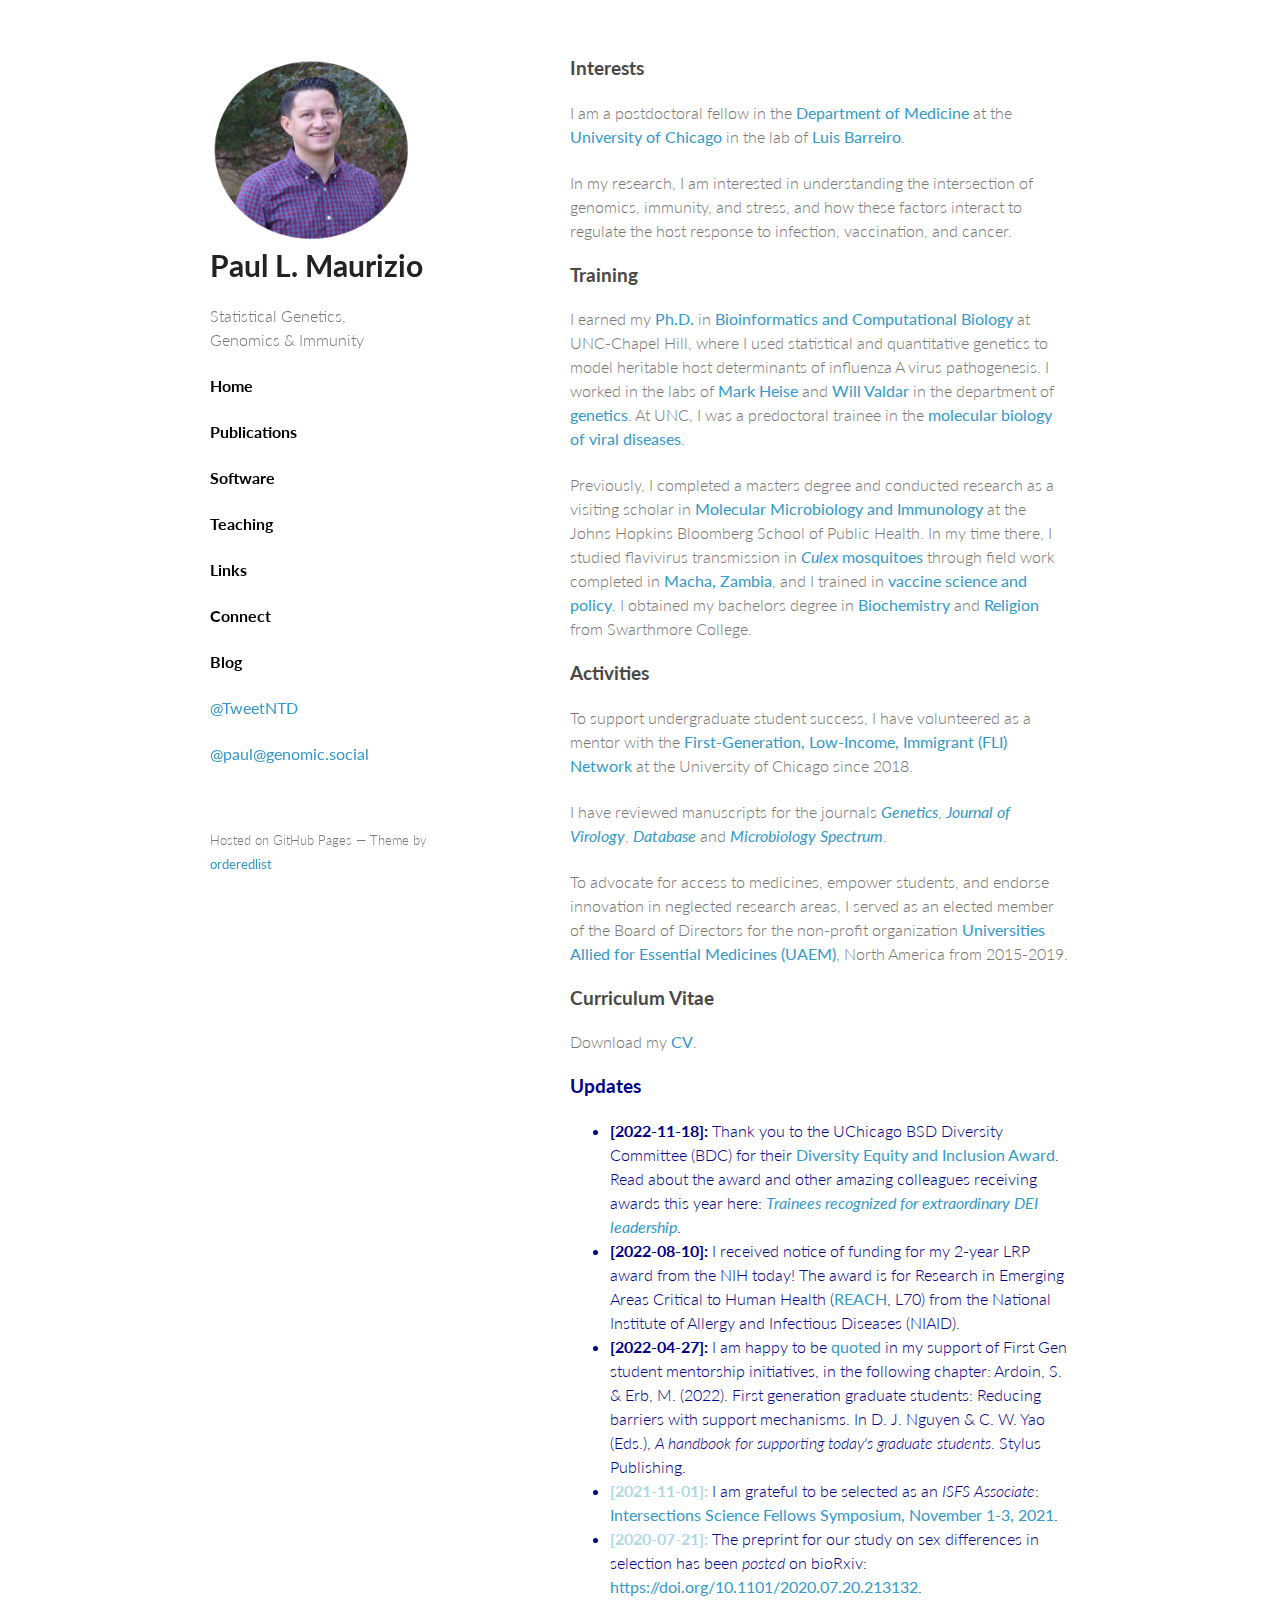
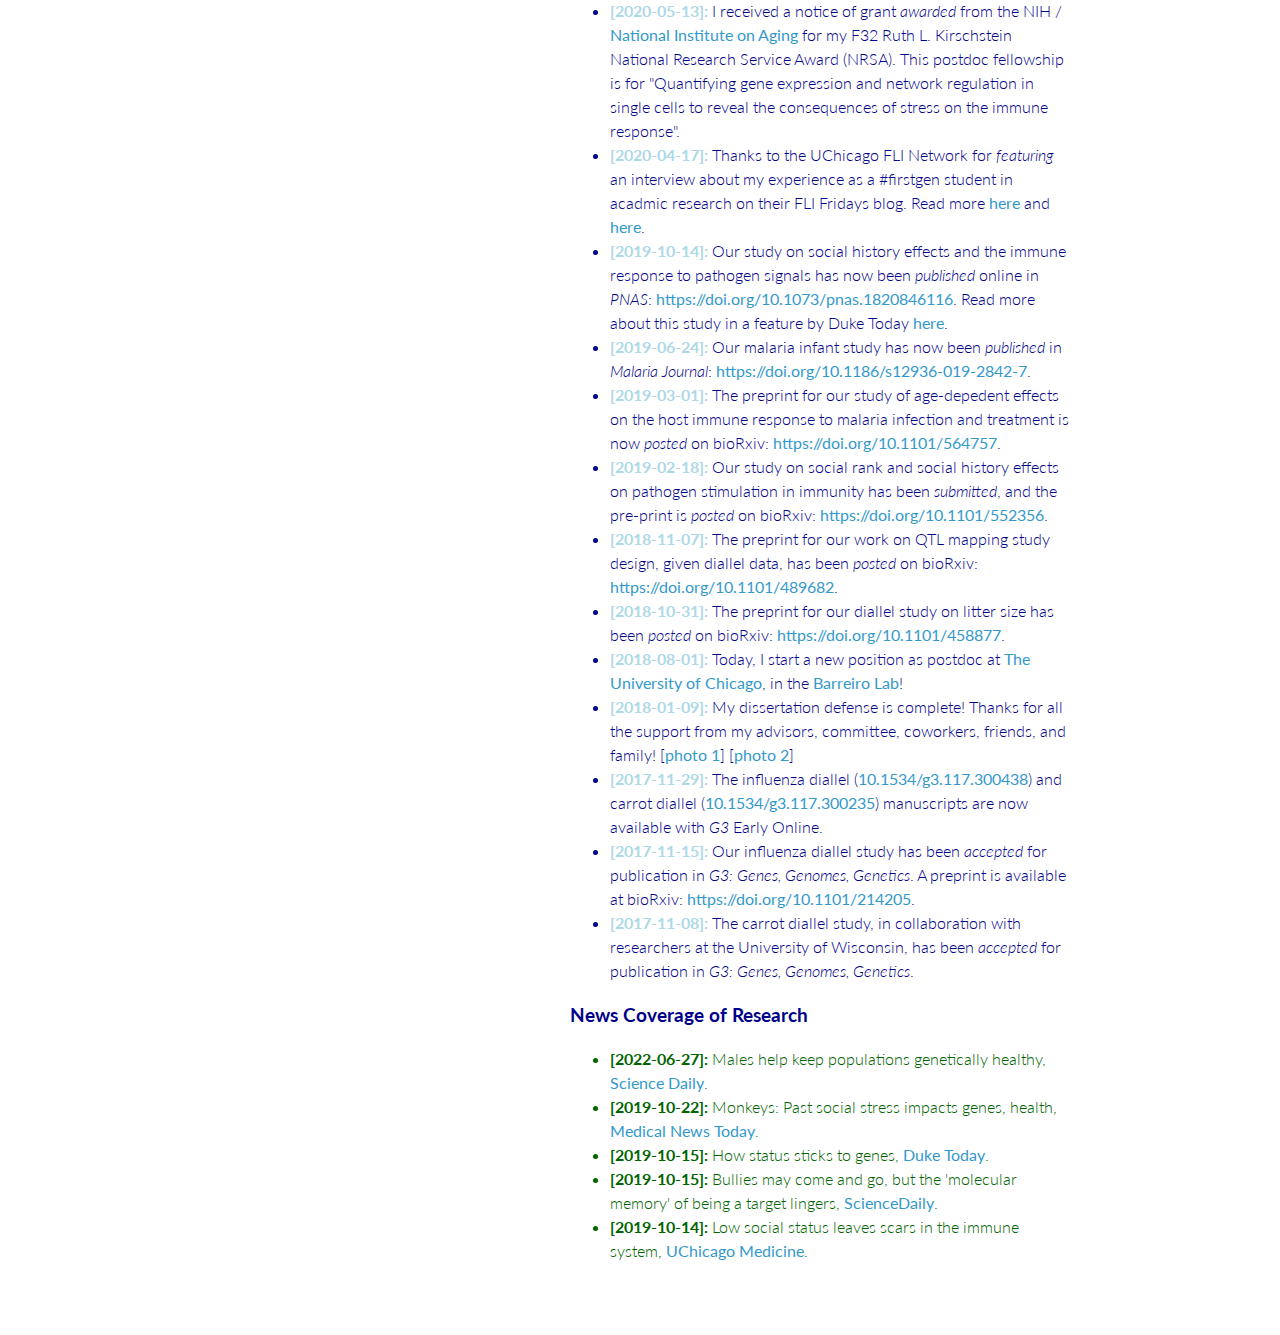
==== commit 875766cb: "Merge branch 'master' of https://github.com/mauriziopaul/mauriziopaul.github.io merge works for me" ====
--- a/index.html
+++ b/index.html
@@ -44,6 +44,7 @@
       <strong><font color="black">Blog</font></strong></a></p>
 
   <p><a href="https://twitter.com/TweetNTD"><i class="fab fa-twitter-square" aria-hidden="true"></i>@TweetNTD</a></p>
+  <p><a rel="me" href="https://genomic.social/@paul"><i class="fab fa-mastodon" aria-hidden="true"></i>@paul@genomic.social</a></p>
 
       </header>
 
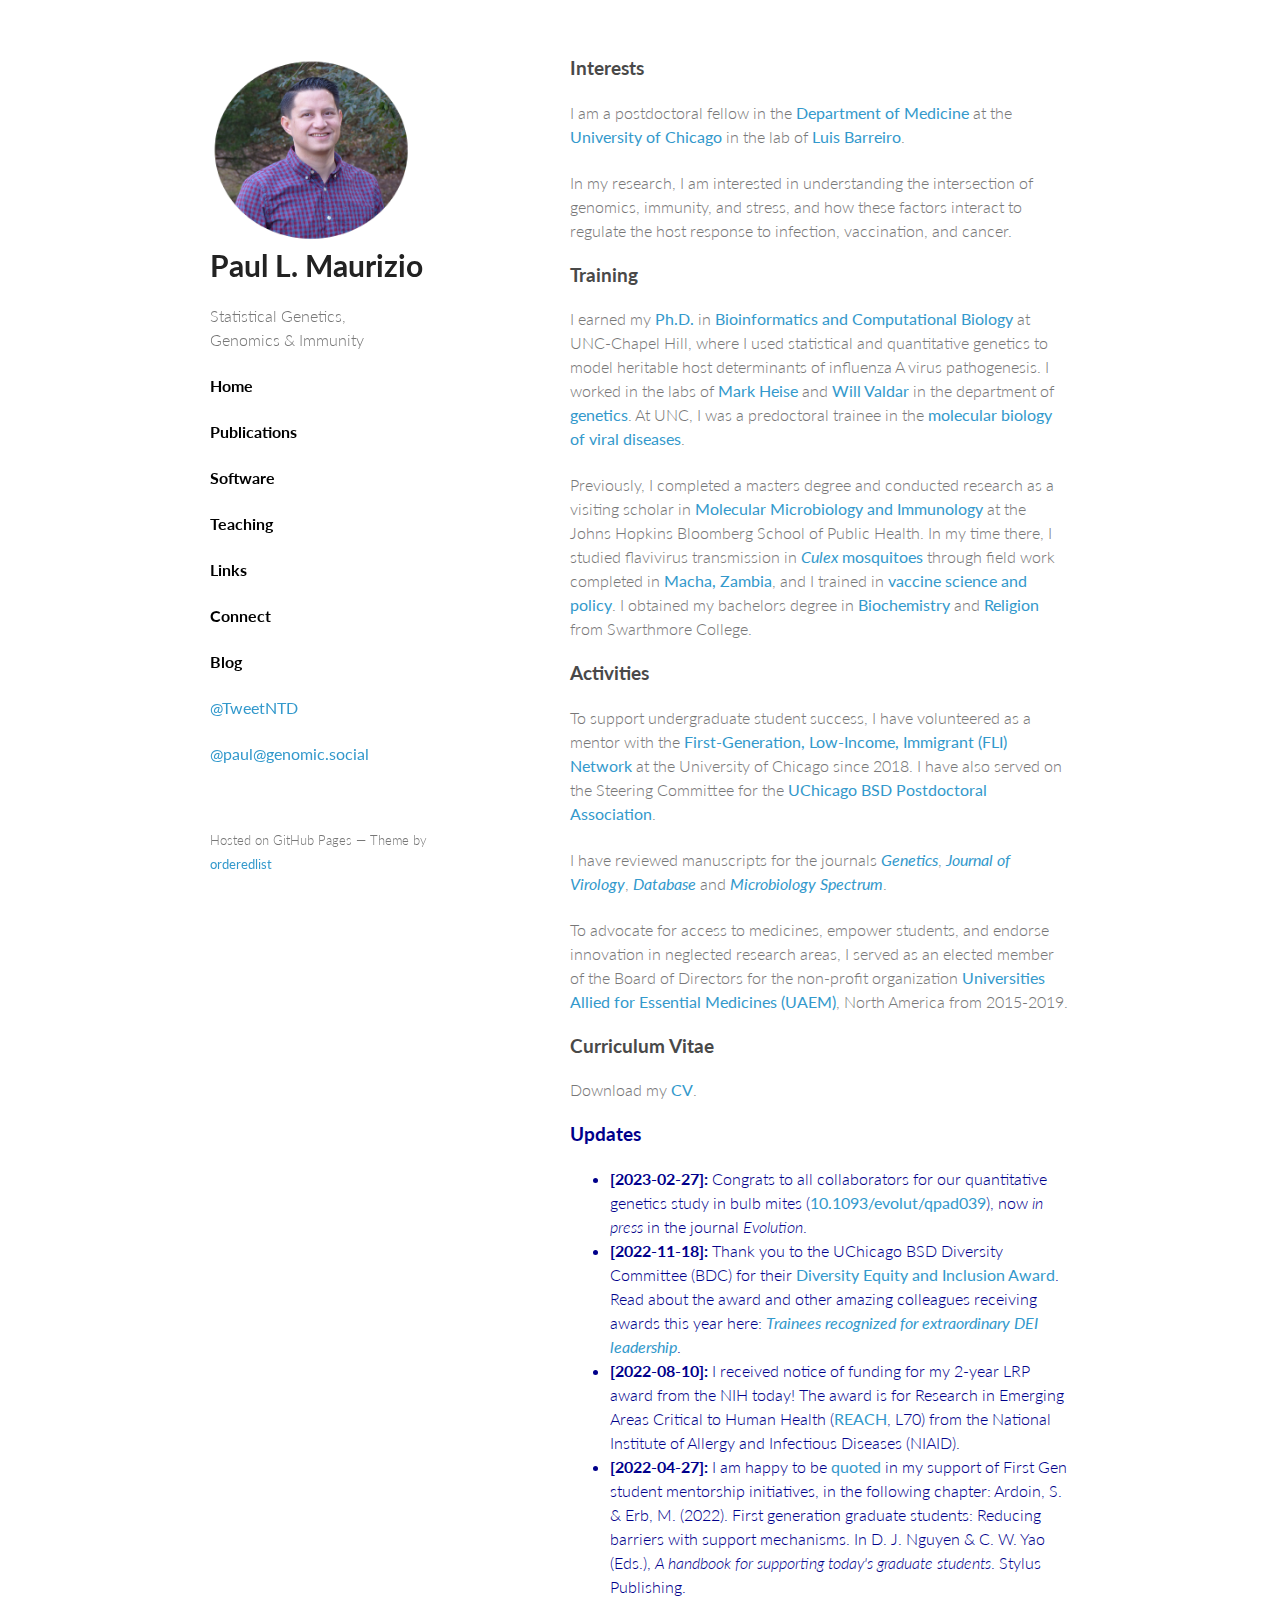
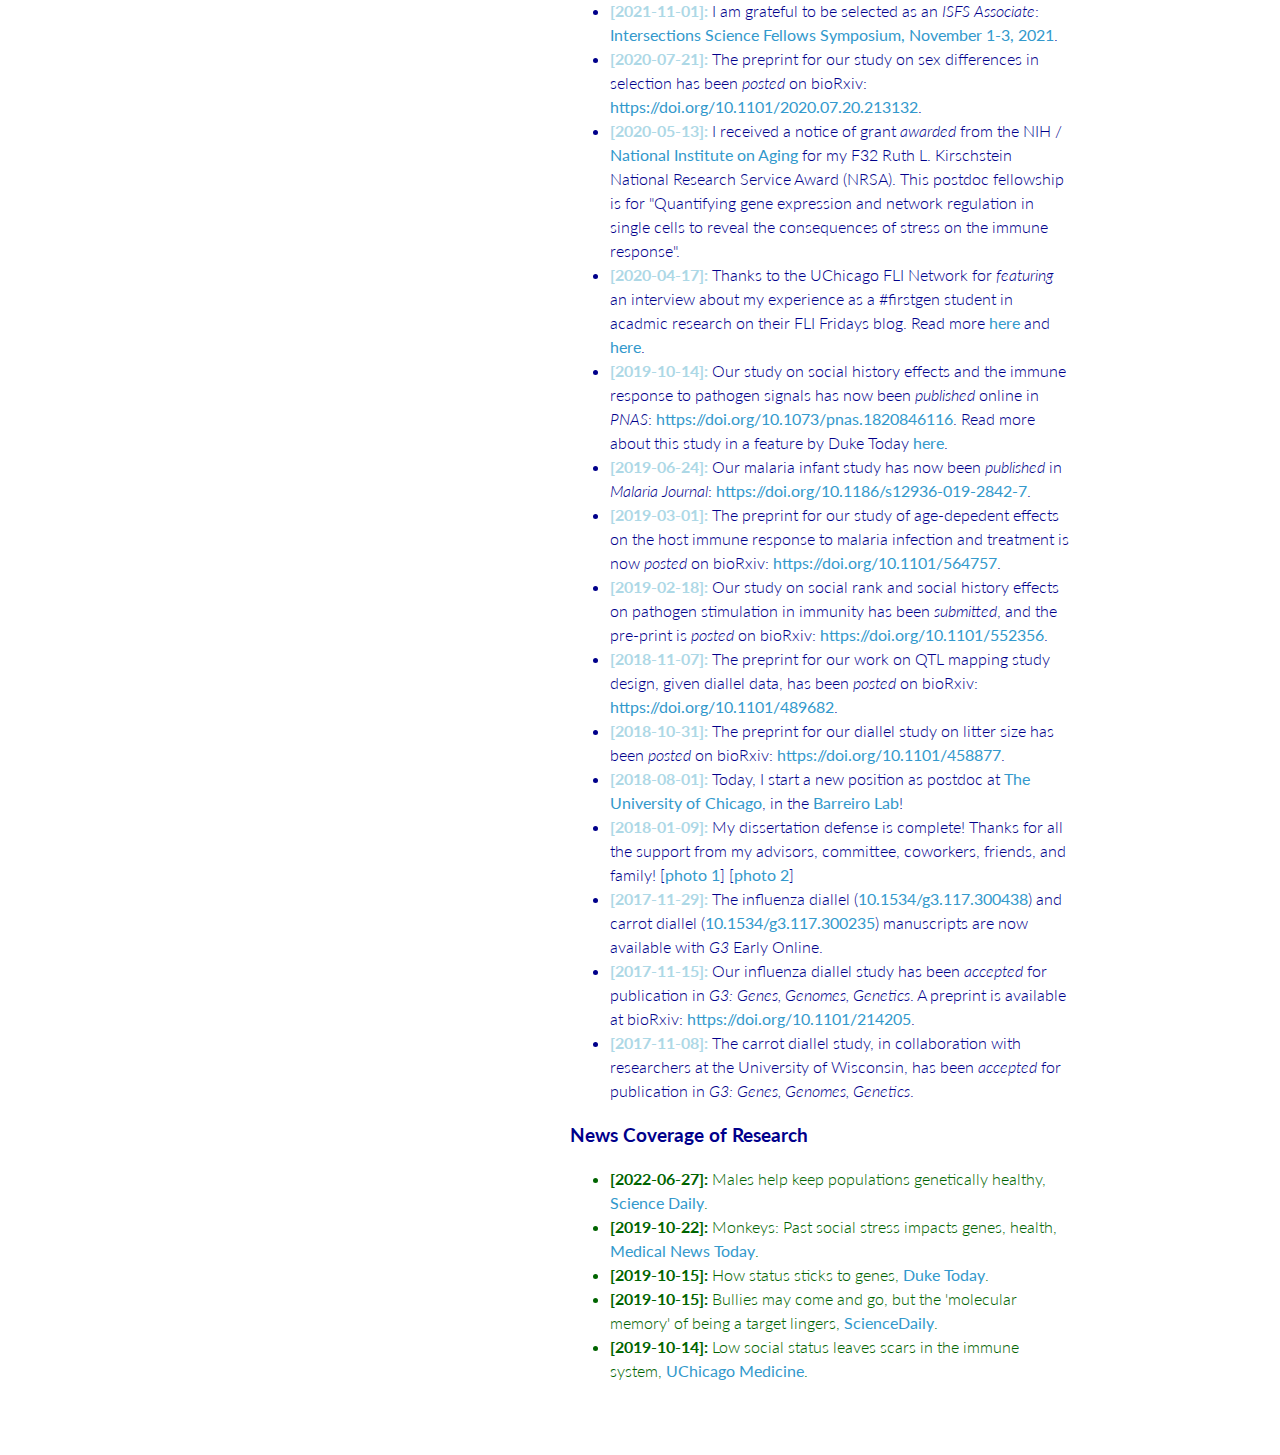
==== commit 7b9aaf40: "CV, index, publication update" ====
--- a/index.html
+++ b/index.html
@@ -72,7 +72,7 @@
 <h3>
 <a id="my-research" class="anchor" href="#activities" aria-hidden="true"><span class="octicon octicon-link"></span></a>Activities</h3>
 
-<p>To support undergraduate student success, I have volunteered as a mentor with the <a href="https://flinetwork.uchicago.edu">First-Generation, Low-Income, Immigrant (FLI) Network</a> at the University of Chicago since 2018.</p>
+<p>To support undergraduate student success, I have volunteered as a mentor with the <a href="https://flinetwork.uchicago.edu">First-Generation, Low-Income, Immigrant (FLI) Network</a> at the University of Chicago since 2018. I have also served on the Steering Committee for the <a href="https://bsdpostdoc.uchicago.edu/pdo/pda_leadership/">UChicago BSD Postdoctoral Association</a>.</p>
 
 <p>I have reviewed manuscripts for the journals <i><a href="https://www.genetics.org">Genetics</a></i>, <i><a href="https://jvi.asm.org">Journal of Virology</a></i>, <i><a href="https://academic.oup.com/database">Database</a></i> and <i><a href="https://journals.asm.org/journal/spectrum">Microbiology Spectrum</a></i>.</p>
 
@@ -88,6 +88,7 @@
 <span style="color:darkblue">
 <ul> 
 
+<li> <strong style="color:darkblue">[2023-02-27]:</strong> Congrats to all collaborators for our quantitative genetics study in bulb mites (<a href="https://bit.ly/Parrett2023Evo">10.1093/evolut/qpad039</a>), now <i>in press</i> in the journal <i>Evolution</i>.</li>
 <li> <strong style="color:darkblue">[2022-11-18]: </strong>Thank you to the UChicago BSD Diversity Committee (BDC) for their <a href="https://biosciences.uchicago.edu/current-students/accomplishments">Diversity Equity and Inclusion Award</a>. Read about the award and other amazing colleagues receiving awards this year here:<a href="https://biosciences.uchicago.edu/node/8045">  <i>Trainees recognized for extraordinary DEI leadership</i></a>.</li>
 <li> <strong style="color:darkblue">[2022-08-10]: </strong>I received notice of funding for my 2-year LRP award from the NIH today! The award is for Research in Emerging Areas Critical to Human Health (<a href="https://www.lrp.nih.gov/program/applicants/extramural/reach">REACH</a>, L70) from the National Institute of Allergy and Infectious Diseases (NIAID).</li>
 <li> <strong style="color:darkblue">[2022-04-27]: </strong>I am happy to be <a href="https://www.google.com/books/edition/A_Handbook_for_Supporting_Today_s_Gradua/Kz9vEAAAQBAJ?hl=en&gbpv=1&dq=%22Paul+Maurizio%22+first-generation&pg=PT69&printsec=frontcover">quoted</a> in my support of First Gen student mentorship initiatives, in the following chapter: Ardoin, S. & Erb, M. (2022). First generation graduate students: Reducing barriers with support mechanisms. In D. J. Nguyen & C. W. Yao (Eds.), <i>A handbook for supporting today's graduate students</i>. Stylus Publishing.
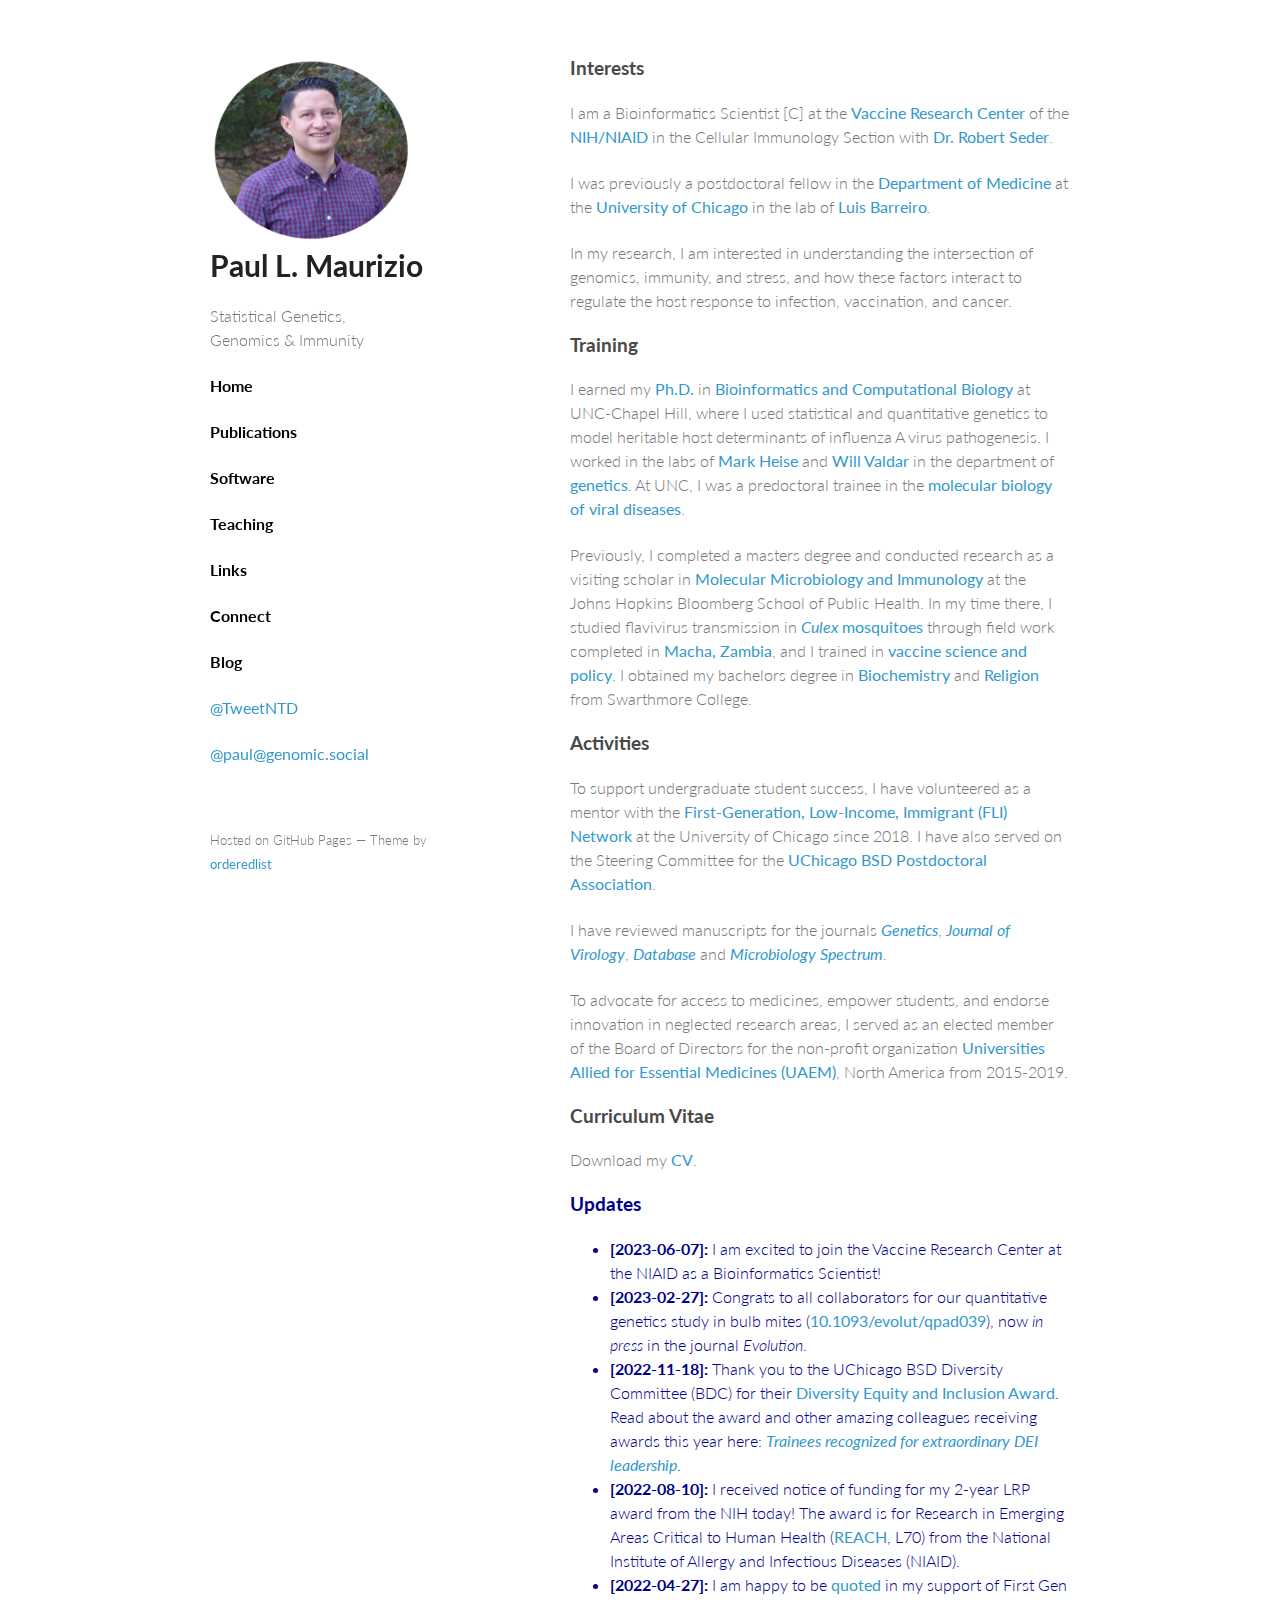
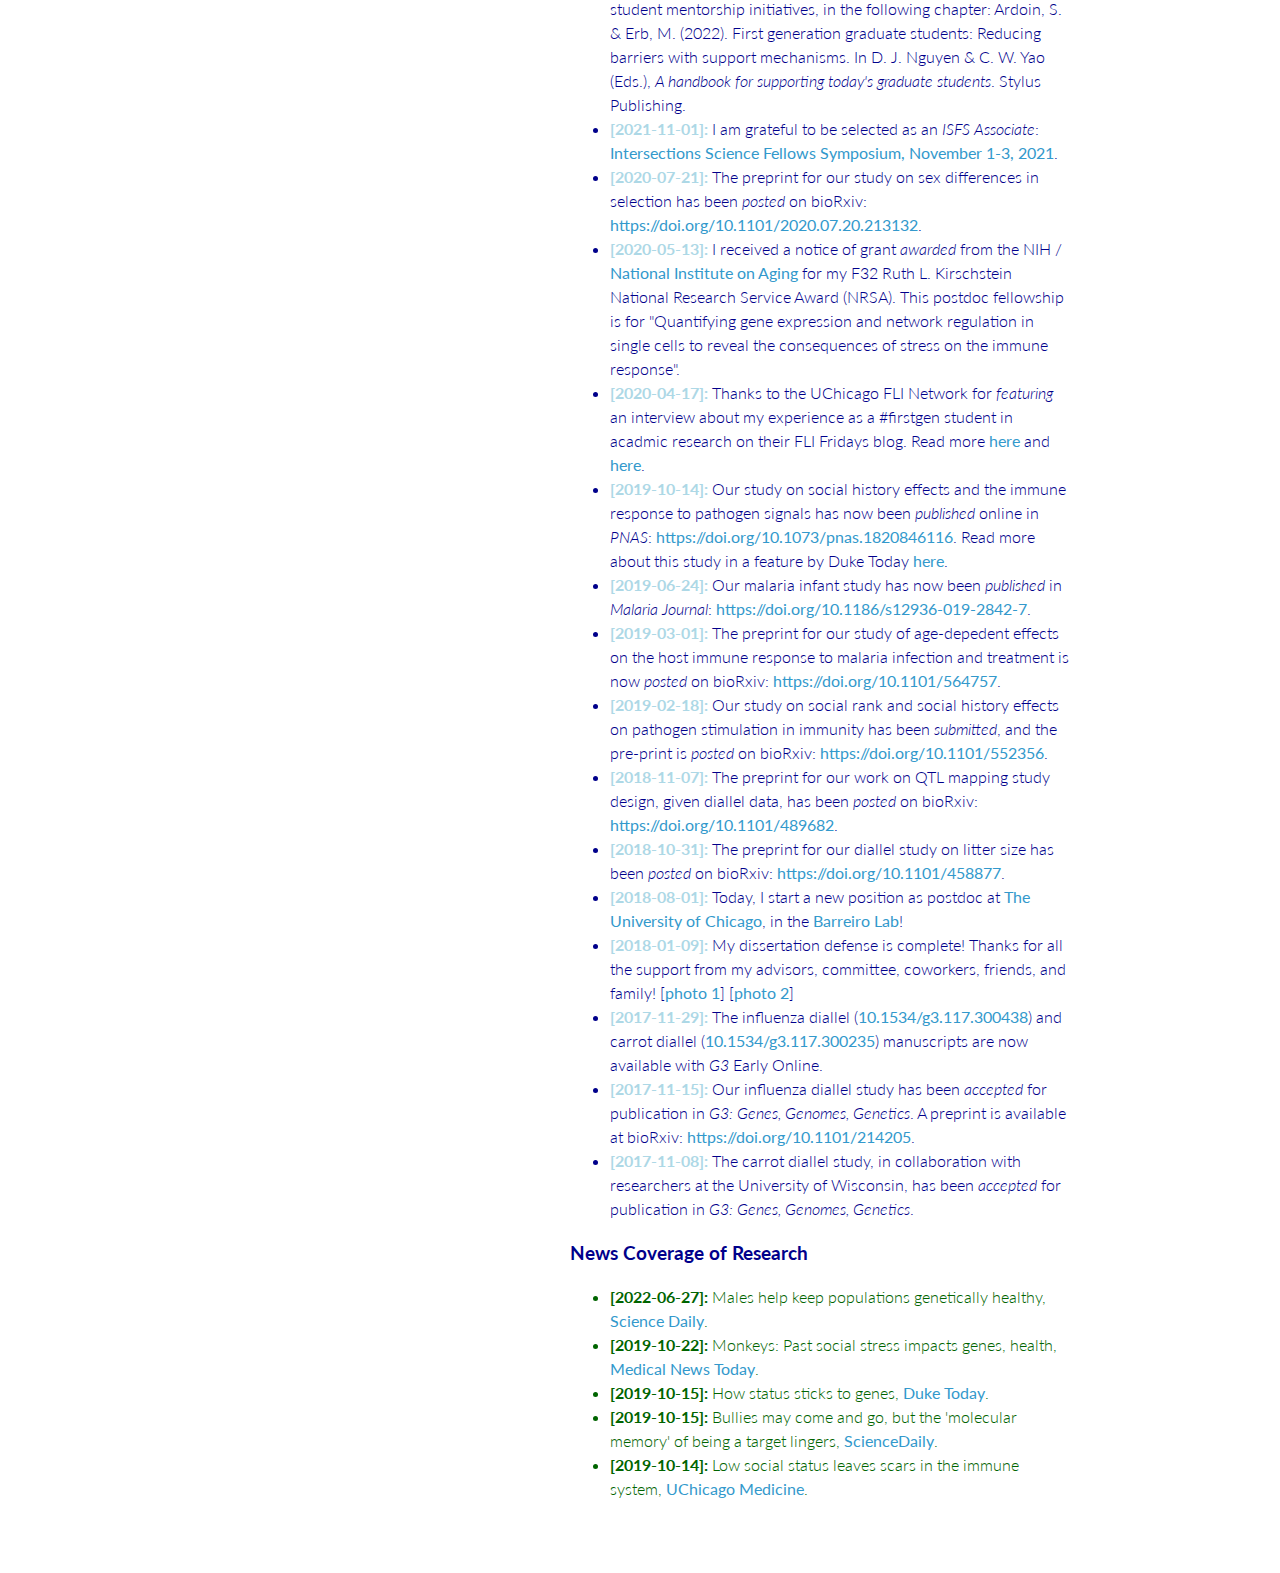
==== commit 5c53e224: "Update index.html" ====
--- a/index.html
+++ b/index.html
@@ -51,8 +51,10 @@
       <section>
 
 	<h3><a id="interests" class="anchor" href="#interests" aria-hidden="true"><span class="octicon octicon-link"></span></a>Interests</h3>
-	
-	<p>I am a postdoctoral fellow in the <a href="https://medicine.uchicago.edu/research/">Department of Medicine</a> at the <a href="https://www.uchicago.edu">University of Chicago</a> in the lab of <a href="http://luis-barreirolab.org">Luis Barreiro</a>.</p>
+
+	<p>I am a Bioinformatics Scientist [C] at the <a href="https://www.niaid.nih.gov/about/vaccine-research-center-mission-and-history">Vaccine Research Center</a> of the <a href="https://www.niaid.nih.gov">NIH/NIAID</a> in the Cellular Immunology Section with <a href="http://luis-barreirolab.org">Dr. Robert Seder</a>.</p>
+
+	<p>I was previously a postdoctoral fellow in the <a href="https://medicine.uchicago.edu/research/">Department of Medicine</a> at the <a href="https://www.uchicago.edu">University of Chicago</a> in the lab of <a href="http://luis-barreirolab.org">Luis Barreiro</a>.</p>
 
   <p>In my research, I am interested in understanding the intersection of genomics, immunity, and stress, and how these factors interact to regulate the host response to infection, vaccination, and cancer.</p>
 
@@ -76,7 +78,7 @@
 
 <p>I have reviewed manuscripts for the journals <i><a href="https://www.genetics.org">Genetics</a></i>, <i><a href="https://jvi.asm.org">Journal of Virology</a></i>, <i><a href="https://academic.oup.com/database">Database</a></i> and <i><a href="https://journals.asm.org/journal/spectrum">Microbiology Spectrum</a></i>.</p>
 
-<p>To advocate for access to medicines, empower students, and endorse innovation in neglected research areas, I served as an elected member of the Board of Directors for the non-profit organization <a href="https://uaem.org/who-we-are/">Universities Allied for Essential Medicines (UAEM)</a>, North America from 2015-2019.</p>
+<p>To advocate for access to medicines, empower students, and endorse innovation in neglected research areas, I served as an elected member of the Board of Directors for the non-profit organization <a href="https://uaem.org/about/">Universities Allied for Essential Medicines (UAEM)</a>, North America from 2015-2019.</p>
 
 <h3>
 <a id="my-cv" class="anchor" href="#activities" aria-hidden="true"><span class="octicon octicon-link"></span></a>Curriculum Vitae</h3>
@@ -88,6 +90,7 @@
 <span style="color:darkblue">
 <ul> 
 
+<li> <strong style="color:darkblue">[2023-06-07]:</strong> I am excited to join the Vaccine Research Center at the NIAID as a Bioinformatics Scientist!</li>
 <li> <strong style="color:darkblue">[2023-02-27]:</strong> Congrats to all collaborators for our quantitative genetics study in bulb mites (<a href="https://bit.ly/Parrett2023Evo">10.1093/evolut/qpad039</a>), now <i>in press</i> in the journal <i>Evolution</i>.</li>
 <li> <strong style="color:darkblue">[2022-11-18]: </strong>Thank you to the UChicago BSD Diversity Committee (BDC) for their <a href="https://biosciences.uchicago.edu/current-students/accomplishments">Diversity Equity and Inclusion Award</a>. Read about the award and other amazing colleagues receiving awards this year here:<a href="https://biosciences.uchicago.edu/node/8045">  <i>Trainees recognized for extraordinary DEI leadership</i></a>.</li>
 <li> <strong style="color:darkblue">[2022-08-10]: </strong>I received notice of funding for my 2-year LRP award from the NIH today! The award is for Research in Emerging Areas Critical to Human Health (<a href="https://www.lrp.nih.gov/program/applicants/extramural/reach">REACH</a>, L70) from the National Institute of Allergy and Infectious Diseases (NIAID).</li>
